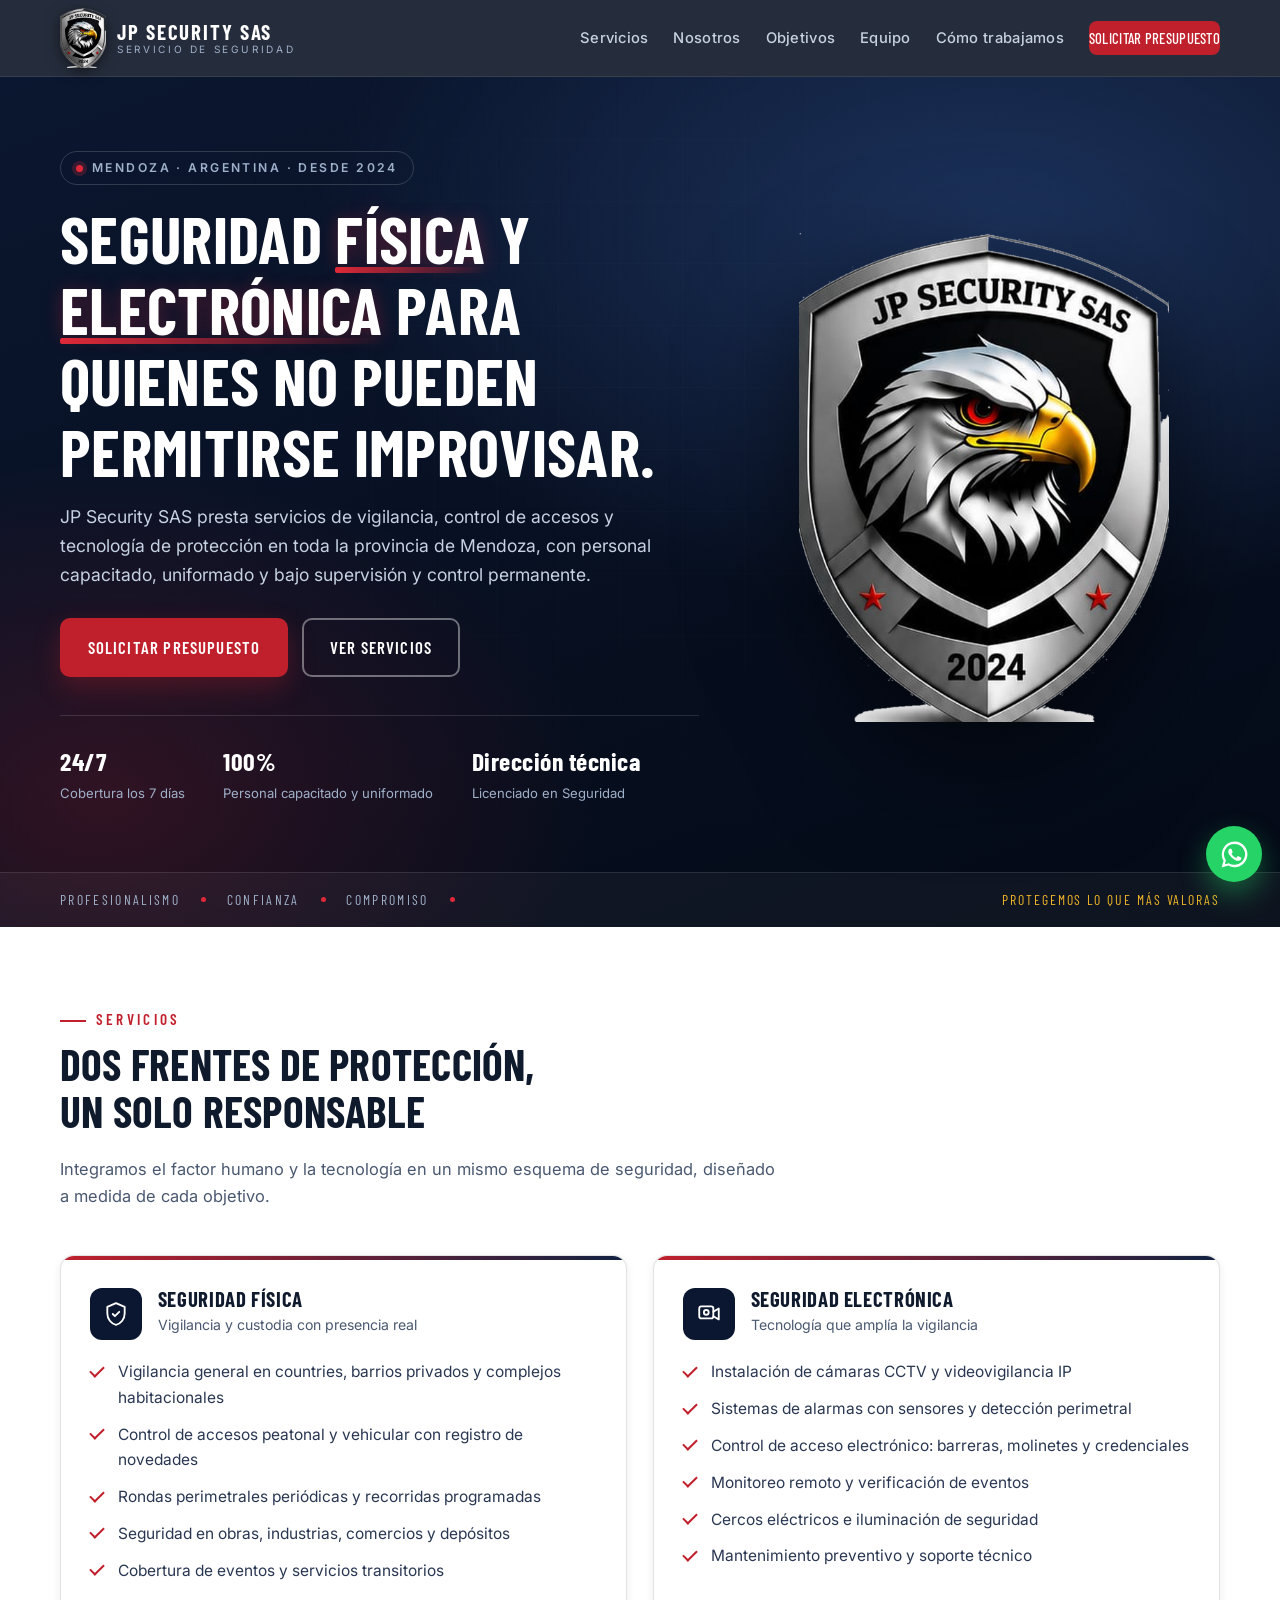
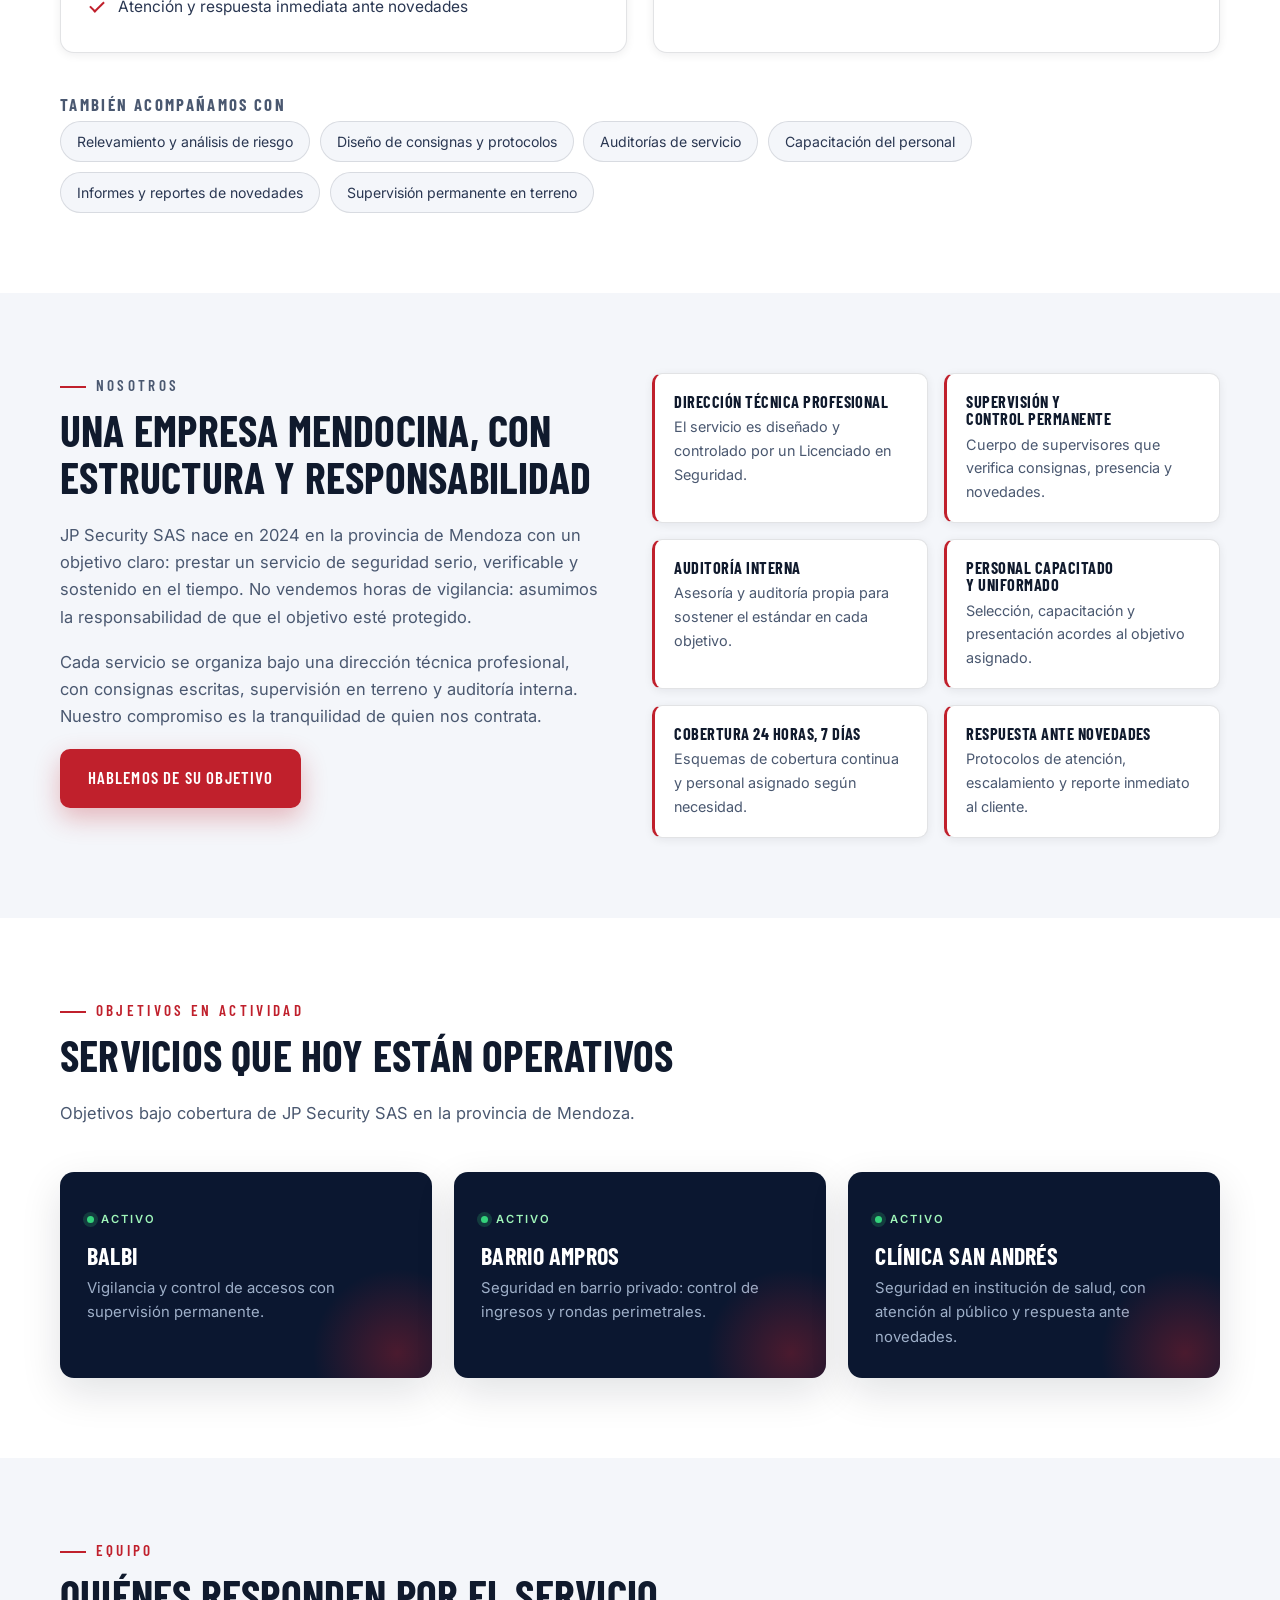
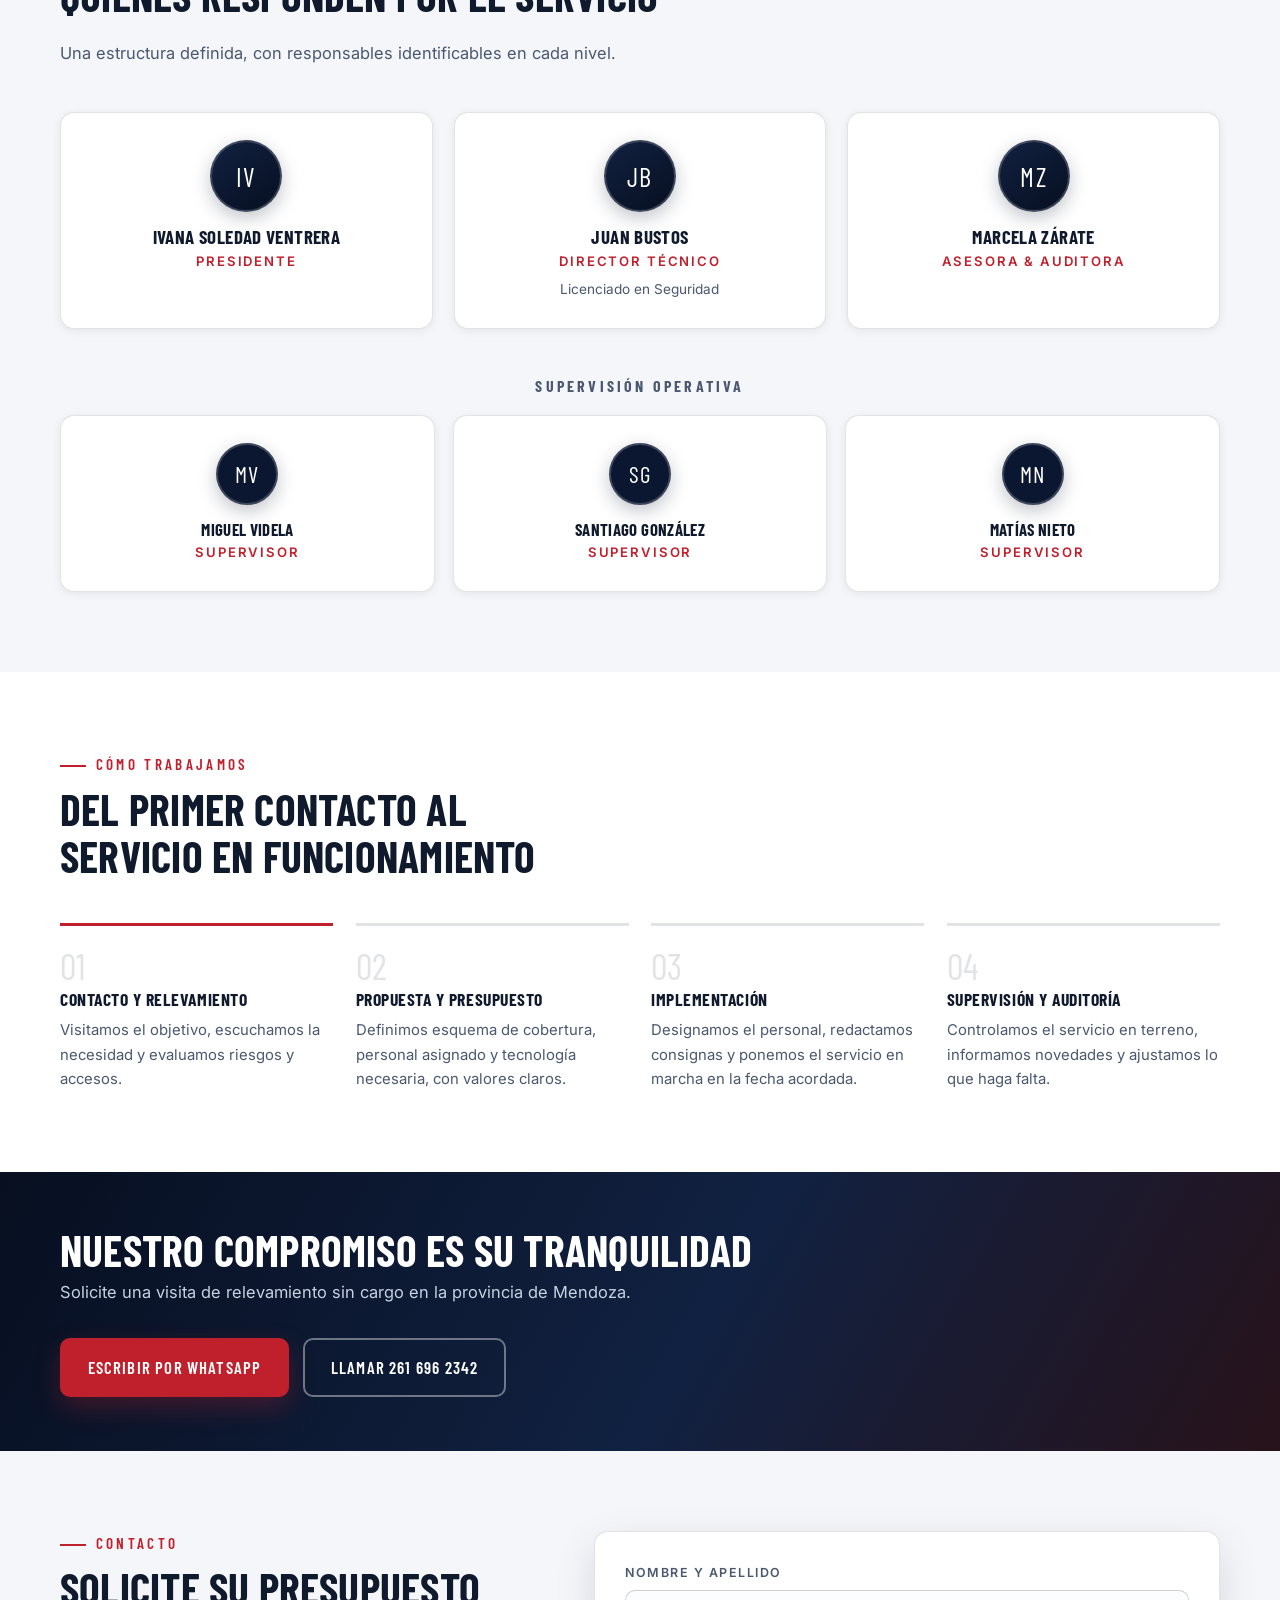
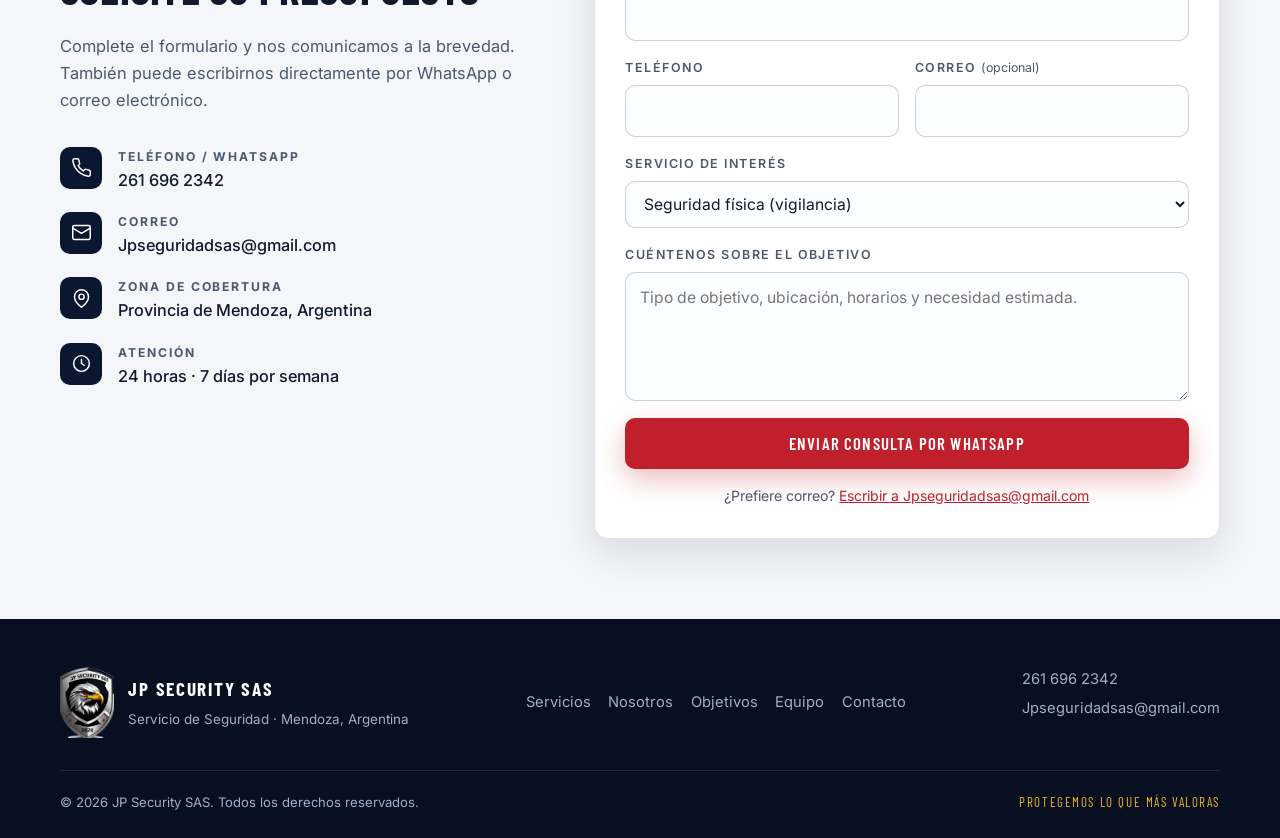
==== index.html @ c8c1c8b0 "Add JP Security SAS landing page Static one-page site for JP Security SAS (Mendoza, Argentina) cover" ====
<!DOCTYPE html>
<html lang="es-AR">
<head>
<meta charset="utf-8">
<meta name="viewport" content="width=device-width, initial-scale=1">
<title>JP Security SAS — Seguridad Física y Electrónica en Mendoza</title>
<meta name="description" content="JP Security SAS: servicios de seguridad física y electrónica en la provincia de Mendoza. Vigilancia, control de accesos, CCTV, alarmas y monitoreo con supervisión permanente.">
<meta name="theme-color" content="#0b1730">
<link rel="icon" href="assets/icon-32.png" sizes="32x32">
<link rel="apple-touch-icon" href="assets/icon-180.png">
<meta property="og:type" content="website">
<meta property="og:title" content="JP Security SAS — Seguridad Física y Electrónica en Mendoza">
<meta property="og:description" content="Protegemos lo que más valoras. Vigilancia, control de accesos, CCTV, alarmas y monitoreo 24/7 en toda la provincia de Mendoza.">
<meta property="og:image" content="assets/icon-512.png">
<meta property="og:locale" content="es_AR">
<link rel="preconnect" href="https://fonts.googleapis.com">
<link rel="preconnect" href="https://fonts.gstatic.com" crossorigin>
<link href="https://fonts.googleapis.com/css2?family=Barlow+Condensed:wght@500;600;700&family=Inter:wght@400;500;600;700&display=swap" rel="stylesheet">
<link rel="stylesheet" href="styles.css">
<script type="application/ld+json">
{
  "@context": "https://schema.org",
  "@type": "SecurityService",
  "name": "JP Security SAS",
  "description": "Servicios de seguridad física y electrónica en la provincia de Mendoza, Argentina.",
  "image": "assets/icon-512.png",
  "telephone": "+54 261 696 2342",
  "email": "Jpseguridadsas@gmail.com",
  "foundingDate": "2024",
  "areaServed": { "@type": "State", "name": "Mendoza, Argentina" },
  "address": { "@type": "PostalAddress", "addressRegion": "Mendoza", "addressCountry": "AR" }
}
</script>
</head>
<body>

<a class="skip-link" href="#main">Saltar al contenido</a>

<header class="site-header" id="top">
  <div class="wrap header-inner">
    <a class="brand" href="#top" aria-label="JP Security SAS — inicio">
      <img src="assets/logo.png" alt="" width="52" height="69" class="brand-mark">
      <span class="brand-text">
        <strong>JP SECURITY SAS</strong>
        <small>Servicio de Seguridad</small>
      </span>
    </a>

    <button class="nav-toggle" id="navToggle" aria-expanded="false" aria-controls="nav" aria-label="Abrir menú">
      <span></span><span></span><span></span>
    </button>

    <nav class="nav" id="nav" aria-label="Navegación principal">
      <a href="#servicios">Servicios</a>
      <a href="#nosotros">Nosotros</a>
      <a href="#objetivos">Objetivos</a>
      <a href="#equipo">Equipo</a>
      <a href="#proceso">Cómo trabajamos</a>
      <a class="nav-cta" href="#contacto">Solicitar presupuesto</a>
    </nav>
  </div>
</header>

<main id="main">

  <!-- ===================== HERO ===================== -->
  <section class="hero">
    <div class="hero-bg" aria-hidden="true"></div>
    <div class="wrap hero-inner">
      <div class="hero-copy">
        <p class="eyebrow"><span class="dot"></span> Mendoza · Argentina · Desde 2024</p>
        <h1>Seguridad <em>física</em> y <em>electrónica</em> para quienes no pueden permitirse improvisar.</h1>
        <p class="lead">
          JP Security SAS presta servicios de vigilancia, control de accesos y tecnología de
          protección en toda la provincia de Mendoza, con personal capacitado, uniformado y
          bajo supervisión y control permanente.
        </p>
        <div class="hero-actions">
          <a class="btn btn-primary" href="#contacto">Solicitar presupuesto</a>
          <a class="btn btn-ghost" href="#servicios">Ver servicios</a>
        </div>
        <ul class="hero-facts">
          <li><strong>24/7</strong><span>Cobertura los 7 días</span></li>
          <li><strong>100%</strong><span>Personal capacitado y uniformado</span></li>
          <li><strong>Dirección técnica</strong><span>Licenciado en Seguridad</span></li>
        </ul>
      </div>
      <div class="hero-shield">
        <img src="assets/logo.png" alt="Escudo institucional de JP Security SAS" width="530" height="700">
      </div>
    </div>
    <div class="hero-strip">
      <div class="wrap strip-inner">
        <span>Profesionalismo</span><i></i>
        <span>Confianza</span><i></i>
        <span>Compromiso</span><i></i>
        <span class="strip-claim">Protegemos lo que más valoras</span>
      </div>
    </div>
  </section>

  <!-- ===================== SERVICIOS ===================== -->
  <section id="servicios" class="section">
    <div class="wrap">
      <header class="section-head">
        <p class="kicker">Servicios</p>
        <h2>Dos frentes de protección, un solo responsable</h2>
        <p class="section-sub">
          Integramos el factor humano y la tecnología en un mismo esquema de seguridad,
          diseñado a medida de cada objetivo.
        </p>
      </header>

      <div class="svc-grid">
        <article class="svc-card">
          <div class="svc-head">
            <span class="svc-icon" aria-hidden="true">
              <svg viewBox="0 0 24 24" fill="none" stroke="currentColor" stroke-width="1.7" stroke-linecap="round" stroke-linejoin="round"><path d="M12 2 4 5.5v6c0 5 3.4 9.3 8 10.5 4.6-1.2 8-5.5 8-10.5v-6L12 2Z"/><path d="m9 12 2 2 4-4"/></svg>
            </span>
            <div>
              <h3>Seguridad Física</h3>
              <p class="svc-tag">Vigilancia y custodia con presencia real</p>
            </div>
          </div>
          <ul class="svc-list">
            <li>Vigilancia general en countries, barrios privados y complejos habitacionales</li>
            <li>Control de accesos peatonal y vehicular con registro de novedades</li>
            <li>Rondas perimetrales periódicas y recorridas programadas</li>
            <li>Seguridad en obras, industrias, comercios y depósitos</li>
            <li>Cobertura de eventos y servicios transitorios</li>
            <li>Atención y respuesta inmediata ante novedades</li>
          </ul>
        </article>

        <article class="svc-card">
          <div class="svc-head">
            <span class="svc-icon" aria-hidden="true">
              <svg viewBox="0 0 24 24" fill="none" stroke="currentColor" stroke-width="1.7" stroke-linecap="round" stroke-linejoin="round"><path d="M3 7a2 2 0 0 1 2-2h9a2 2 0 0 1 2 2v7a2 2 0 0 1-2 2H5a2 2 0 0 1-2-2V7Z"/><path d="m16 10 5-3v10l-5-3"/><circle cx="9.5" cy="10.5" r="2.2"/></svg>
            </span>
            <div>
              <h3>Seguridad Electrónica</h3>
              <p class="svc-tag">Tecnología que amplía la vigilancia</p>
            </div>
          </div>
          <ul class="svc-list">
            <li>Instalación de cámaras CCTV y videovigilancia IP</li>
            <li>Sistemas de alarmas con sensores y detección perimetral</li>
            <li>Control de acceso electrónico: barreras, molinetes y credenciales</li>
            <li>Monitoreo remoto y verificación de eventos</li>
            <li>Cercos eléctricos e iluminación de seguridad</li>
            <li>Mantenimiento preventivo y soporte técnico</li>
          </ul>
        </article>
      </div>

      <div class="svc-extra">
        <h3>También acompañamos con</h3>
        <ul class="chips">
          <li>Relevamiento y análisis de riesgo</li>
          <li>Diseño de consignas y protocolos</li>
          <li>Auditorías de servicio</li>
          <li>Capacitación del personal</li>
          <li>Informes y reportes de novedades</li>
          <li>Supervisión permanente en terreno</li>
        </ul>
      </div>
    </div>
  </section>

  <!-- ===================== NOSOTROS ===================== -->
  <section id="nosotros" class="section section-alt">
    <div class="wrap two-col">
      <div>
        <p class="kicker">Nosotros</p>
        <h2>Una empresa mendocina, con estructura y responsabilidad</h2>
        <p>
          JP Security SAS nace en 2024 en la provincia de Mendoza con un objetivo claro:
          prestar un servicio de seguridad serio, verificable y sostenido en el tiempo.
          No vendemos horas de vigilancia: asumimos la responsabilidad de que el objetivo
          esté protegido.
        </p>
        <p>
          Cada servicio se organiza bajo una dirección técnica profesional, con consignas
          escritas, supervisión en terreno y auditoría interna. Nuestro compromiso es la
          tranquilidad de quien nos contrata.
        </p>
        <a class="btn btn-primary" href="#contacto">Hablemos de su objetivo</a>
      </div>

      <ul class="value-grid">
        <li>
          <h3>Dirección técnica profesional</h3>
          <p>El servicio es diseñado y controlado por un Licenciado en Seguridad.</p>
        </li>
        <li>
          <h3>Supervisión y control permanente</h3>
          <p>Cuerpo de supervisores que verifica consignas, presencia y novedades.</p>
        </li>
        <li>
          <h3>Auditoría interna</h3>
          <p>Asesoría y auditoría propia para sostener el estándar en cada objetivo.</p>
        </li>
        <li>
          <h3>Personal capacitado y uniformado</h3>
          <p>Selección, capacitación y presentación acordes al objetivo asignado.</p>
        </li>
        <li>
          <h3>Cobertura 24 horas, 7 días</h3>
          <p>Esquemas de cobertura continua y personal asignado según necesidad.</p>
        </li>
        <li>
          <h3>Respuesta ante novedades</h3>
          <p>Protocolos de atención, escalamiento y reporte inmediato al cliente.</p>
        </li>
      </ul>
    </div>
  </section>

  <!-- ===================== OBJETIVOS ===================== -->
  <section id="objetivos" class="section">
    <div class="wrap">
      <header class="section-head">
        <p class="kicker">Objetivos en actividad</p>
        <h2>Servicios que hoy están operativos</h2>
        <p class="section-sub">Objetivos bajo cobertura de JP Security SAS en la provincia de Mendoza.</p>
      </header>

      <div class="obj-grid">
        <article class="obj-card">
          <span class="obj-badge">Activo</span>
          <h3>Balbi</h3>
          <p>Vigilancia y control de accesos con supervisión permanente.</p>
        </article>
        <article class="obj-card">
          <span class="obj-badge">Activo</span>
          <h3>Barrio AMPROS</h3>
          <p>Seguridad en barrio privado: control de ingresos y rondas perimetrales.</p>
        </article>
        <article class="obj-card">
          <span class="obj-badge">Activo</span>
          <h3>Clínica San Andrés</h3>
          <p>Seguridad en institución de salud, con atención al público y respuesta ante novedades.</p>
        </article>
      </div>
    </div>
  </section>

  <!-- ===================== EQUIPO ===================== -->
  <section id="equipo" class="section section-alt">
    <div class="wrap">
      <header class="section-head">
        <p class="kicker">Equipo</p>
        <h2>Quiénes responden por el servicio</h2>
        <p class="section-sub">Una estructura definida, con responsables identificables en cada nivel.</p>
      </header>

      <div class="team-lead">
        <article class="team-card team-card-lead">
          <span class="team-initials" aria-hidden="true">IV</span>
          <h3>Ivana Soledad Ventrera</h3>
          <p class="team-role">Presidente</p>
        </article>
        <article class="team-card team-card-lead">
          <span class="team-initials" aria-hidden="true">JB</span>
          <h3>Juan Bustos</h3>
          <p class="team-role">Director Técnico</p>
          <p class="team-note">Licenciado en Seguridad</p>
        </article>
        <article class="team-card team-card-lead">
          <span class="team-initials" aria-hidden="true">MZ</span>
          <h3>Marcela Zárate</h3>
          <p class="team-role">Asesora &amp; Auditora</p>
        </article>
      </div>

      <h3 class="team-subtitle">Supervisión operativa</h3>
      <div class="team-grid">
        <article class="team-card">
          <span class="team-initials" aria-hidden="true">MV</span>
          <h4>Miguel Videla</h4>
          <p class="team-role">Supervisor</p>
        </article>
        <article class="team-card">
          <span class="team-initials" aria-hidden="true">SG</span>
          <h4>Santiago González</h4>
          <p class="team-role">Supervisor</p>
        </article>
        <article class="team-card">
          <span class="team-initials" aria-hidden="true">MN</span>
          <h4>Matías Nieto</h4>
          <p class="team-role">Supervisor</p>
        </article>
      </div>
    </div>
  </section>

  <!-- ===================== PROCESO ===================== -->
  <section id="proceso" class="section">
    <div class="wrap">
      <header class="section-head">
        <p class="kicker">Cómo trabajamos</p>
        <h2>Del primer contacto al servicio en funcionamiento</h2>
      </header>

      <ol class="steps">
        <li>
          <span class="step-num">01</span>
          <h3>Contacto y relevamiento</h3>
          <p>Visitamos el objetivo, escuchamos la necesidad y evaluamos riesgos y accesos.</p>
        </li>
        <li>
          <span class="step-num">02</span>
          <h3>Propuesta y presupuesto</h3>
          <p>Definimos esquema de cobertura, personal asignado y tecnología necesaria, con valores claros.</p>
        </li>
        <li>
          <span class="step-num">03</span>
          <h3>Implementación</h3>
          <p>Designamos el personal, redactamos consignas y ponemos el servicio en marcha en la fecha acordada.</p>
        </li>
        <li>
          <span class="step-num">04</span>
          <h3>Supervisión y auditoría</h3>
          <p>Controlamos el servicio en terreno, informamos novedades y ajustamos lo que haga falta.</p>
        </li>
      </ol>
    </div>
  </section>

  <!-- ===================== CTA BANNER ===================== -->
  <section class="cta-banner">
    <div class="wrap cta-inner">
      <div>
        <h2>Nuestro compromiso es su tranquilidad</h2>
        <p>Solicite una visita de relevamiento sin cargo en la provincia de Mendoza.</p>
      </div>
      <div class="cta-actions">
        <a class="btn btn-primary" href="https://wa.me/5492616962342?text=Hola%20JP%20Security%20SAS%2C%20quisiera%20solicitar%20un%20presupuesto." target="_blank" rel="noopener">Escribir por WhatsApp</a>
        <a class="btn btn-ghost" href="tel:+542616962342">Llamar 261 696 2342</a>
      </div>
    </div>
  </section>

  <!-- ===================== CONTACTO ===================== -->
  <section id="contacto" class="section section-alt">
    <div class="wrap contact-grid">
      <div>
        <p class="kicker">Contacto</p>
        <h2>Solicite su presupuesto</h2>
        <p class="section-sub">
          Complete el formulario y nos comunicamos a la brevedad. También puede escribirnos
          directamente por WhatsApp o correo electrónico.
        </p>

        <ul class="contact-list">
          <li>
            <span class="ci" aria-hidden="true">
              <svg viewBox="0 0 24 24" fill="none" stroke="currentColor" stroke-width="1.7" stroke-linecap="round" stroke-linejoin="round"><path d="M22 16.9v3a2 2 0 0 1-2.2 2 19.8 19.8 0 0 1-8.6-3.1 19.5 19.5 0 0 1-6-6A19.8 19.8 0 0 1 2.1 4.2 2 2 0 0 1 4.1 2h3a2 2 0 0 1 2 1.7c.1 1 .4 1.9.7 2.8a2 2 0 0 1-.4 2.1L8.1 9.9a16 16 0 0 0 6 6l1.3-1.3a2 2 0 0 1 2.1-.5c.9.3 1.8.6 2.8.7a2 2 0 0 1 1.7 2.1Z"/></svg>
            </span>
            <div><strong>Teléfono / WhatsApp</strong><a href="tel:+542616962342">261 696 2342</a></div>
          </li>
          <li>
            <span class="ci" aria-hidden="true">
              <svg viewBox="0 0 24 24" fill="none" stroke="currentColor" stroke-width="1.7" stroke-linecap="round" stroke-linejoin="round"><rect x="2" y="4" width="20" height="16" rx="2"/><path d="m2 7 10 6 10-6"/></svg>
            </span>
            <div><strong>Correo</strong><a href="mailto:Jpseguridadsas@gmail.com">Jpseguridadsas@gmail.com</a></div>
          </li>
          <li>
            <span class="ci" aria-hidden="true">
              <svg viewBox="0 0 24 24" fill="none" stroke="currentColor" stroke-width="1.7" stroke-linecap="round" stroke-linejoin="round"><path d="M20 10c0 6-8 12-8 12s-8-6-8-12a8 8 0 0 1 16 0Z"/><circle cx="12" cy="10" r="3"/></svg>
            </span>
            <div><strong>Zona de cobertura</strong><span>Provincia de Mendoza, Argentina</span></div>
          </li>
          <li>
            <span class="ci" aria-hidden="true">
              <svg viewBox="0 0 24 24" fill="none" stroke="currentColor" stroke-width="1.7" stroke-linecap="round" stroke-linejoin="round"><circle cx="12" cy="12" r="9"/><path d="M12 7v5l3 2"/></svg>
            </span>
            <div><strong>Atención</strong><span>24 horas · 7 días por semana</span></div>
          </li>
        </ul>
      </div>

      <form class="form" id="contactForm" novalidate>
        <div class="field">
          <label for="f-nombre">Nombre y apellido</label>
          <input id="f-nombre" name="nombre" type="text" autocomplete="name" required>
        </div>
        <div class="field-row">
          <div class="field">
            <label for="f-tel">Teléfono</label>
            <input id="f-tel" name="telefono" type="tel" autocomplete="tel" inputmode="tel" required>
          </div>
          <div class="field">
            <label for="f-email">Correo <span class="opt">(opcional)</span></label>
            <input id="f-email" name="email" type="email" autocomplete="email">
          </div>
        </div>
        <div class="field">
          <label for="f-servicio">Servicio de interés</label>
          <select id="f-servicio" name="servicio">
            <option>Seguridad física (vigilancia)</option>
            <option>Seguridad electrónica (CCTV / alarmas)</option>
            <option>Servicio integral (física + electrónica)</option>
            <option>Evento o servicio transitorio</option>
            <option>Otro / a definir</option>
          </select>
        </div>
        <div class="field">
          <label for="f-mensaje">Cuéntenos sobre el objetivo</label>
          <textarea id="f-mensaje" name="mensaje" rows="4" placeholder="Tipo de objetivo, ubicación, horarios y necesidad estimada."></textarea>
        </div>
        <button class="btn btn-primary btn-block" type="submit">Enviar consulta por WhatsApp</button>
        <p class="form-alt">
          ¿Prefiere correo? <a href="mailto:Jpseguridadsas@gmail.com?subject=Consulta%20de%20servicio%20-%20JP%20Security%20SAS">Escribir a Jpseguridadsas@gmail.com</a>
        </p>
        <p class="form-error" id="formError" role="alert" hidden></p>
      </form>
    </div>
  </section>

</main>

<footer class="site-footer">
  <div class="wrap footer-inner">
    <div class="footer-brand">
      <img src="assets/logo.png" alt="" width="60" height="79">
      <div>
        <strong>JP SECURITY SAS</strong>
        <span>Servicio de Seguridad · Mendoza, Argentina</span>
      </div>
    </div>
    <nav class="footer-nav" aria-label="Navegación del pie">
      <a href="#servicios">Servicios</a>
      <a href="#nosotros">Nosotros</a>
      <a href="#objetivos">Objetivos</a>
      <a href="#equipo">Equipo</a>
      <a href="#contacto">Contacto</a>
    </nav>
    <div class="footer-contact">
      <a href="tel:+542616962342">261 696 2342</a>
      <a href="mailto:Jpseguridadsas@gmail.com">Jpseguridadsas@gmail.com</a>
    </div>
  </div>
  <div class="wrap footer-bottom">
    <span>© <span id="year">2026</span> JP Security SAS. Todos los derechos reservados.</span>
    <span class="footer-claim">Protegemos lo que más valoras</span>
  </div>
</footer>

<a class="wa-float" href="https://wa.me/5492616962342?text=Hola%20JP%20Security%20SAS%2C%20quisiera%20solicitar%20un%20presupuesto." target="_blank" rel="noopener" aria-label="Escribir por WhatsApp">
  <svg viewBox="0 0 24 24" fill="currentColor" aria-hidden="true"><path d="M12.04 2a9.9 9.9 0 0 0-8.5 14.9L2 22l5.25-1.47A9.9 9.9 0 1 0 12.04 2Zm0 1.8a8.1 8.1 0 1 1-4.1 15.08l-.3-.17-3.12.87.85-3.04-.2-.31A8.1 8.1 0 0 1 12.04 3.8Zm4.66 10.33c-.25-.13-1.48-.73-1.7-.81-.23-.09-.4-.13-.56.12s-.64.8-.79.97c-.14.17-.29.19-.54.06a6.64 6.64 0 0 1-1.95-1.2 7.33 7.33 0 0 1-1.35-1.68c-.14-.25-.01-.38.11-.5.11-.12.25-.29.37-.44.12-.15.16-.25.25-.42.08-.17.04-.31-.02-.44-.06-.12-.56-1.35-.77-1.85-.2-.48-.4-.42-.56-.43h-.47c-.17 0-.44.06-.67.31-.23.25-.87.85-.87 2.08s.9 2.41 1.02 2.58c.12.17 1.76 2.69 4.27 3.77.6.26 1.06.41 1.42.53.6.19 1.14.16 1.57.1.48-.07 1.48-.6 1.69-1.19.21-.58.21-1.08.15-1.19-.06-.1-.23-.16-.48-.29Z"/></svg>
</a>

<script src="script.js"></script>
</body>
</html>
---- styles.css ----
/* ============================================================
   JP SECURITY SAS — Landing
   Paleta tomada de la identidad institucional:
   azul noche, acero/plata, rojo de las estrellas del escudo.
   ============================================================ */

:root{
  --navy-900:#070f20;
  --navy-800:#0b1730;
  --navy-700:#112141;
  --navy-600:#17294b;
  --steel-300:#9fb0c9;
  --steel-200:#c6d2e2;
  --paper:#f4f6fa;
  --white:#ffffff;
  --red:#c0202c;
  --red-bright:#e02938;
  --gold:#f0b429;

  --text:#101a2d;
  --text-soft:#4a5870;
  --line:rgba(16,26,45,.12);

  --radius:14px;
  --radius-sm:10px;
  --shadow-sm:0 2px 10px rgba(7,15,32,.07);
  --shadow:0 14px 40px rgba(7,15,32,.12);
  --shadow-lg:0 26px 70px rgba(7,15,32,.22);

  --wrap:1160px;
  --h-font:'Barlow Condensed', 'Arial Narrow', system-ui, sans-serif;
  --b-font:'Inter', system-ui, -apple-system, 'Segoe UI', Roboto, sans-serif;
}

*,*::before,*::after{box-sizing:border-box;}
html{scroll-behavior:smooth;scroll-padding-top:86px;}
body{
  margin:0;
  font-family:var(--b-font);
  color:var(--text);
  background:var(--white);
  font-size:16.5px;
  line-height:1.65;
  -webkit-font-smoothing:antialiased;
}
img{max-width:100%;height:auto;display:block;}
a{color:inherit;}

h1,h2,h3,h4{
  font-family:var(--h-font);
  font-weight:700;
  line-height:1.08;
  letter-spacing:.005em;
  margin:0 0 .5em;
  text-wrap:balance;
}
h1{font-size:clamp(2.4rem,5.2vw,4.1rem);text-transform:uppercase;}
h2{font-size:clamp(1.85rem,3.4vw,2.85rem);text-transform:uppercase;}
h3{font-size:1.3rem;}
p{margin:0 0 1.1em;}

.wrap{width:min(100% - 2rem,var(--wrap));margin-inline:auto;}
@media (min-width:720px){.wrap{width:min(100% - 3rem,var(--wrap));}}

.skip-link{
  position:absolute;left:-9999px;top:0;z-index:999;
  background:var(--red);color:#fff;padding:.7rem 1.1rem;border-radius:0 0 8px 0;
}
.skip-link:focus{left:0;}

:focus-visible{outline:3px solid var(--gold);outline-offset:3px;border-radius:4px;}

/* ---------------- Botones ---------------- */
.btn{
  display:inline-flex;align-items:center;justify-content:center;gap:.5rem;
  font-family:var(--h-font);font-size:1.05rem;font-weight:600;
  letter-spacing:.07em;text-transform:uppercase;text-decoration:none;
  padding:.85rem 1.6rem;border-radius:var(--radius-sm);border:2px solid transparent;
  cursor:pointer;transition:transform .18s ease, background .18s ease, border-color .18s ease, box-shadow .18s ease;
}
.btn-primary{background:var(--red);color:#fff;box-shadow:0 10px 26px rgba(192,32,44,.3);}
.btn-primary:hover{background:var(--red-bright);transform:translateY(-2px);}
.btn-ghost{border-color:rgba(255,255,255,.4);color:#fff;}
.btn-ghost:hover{border-color:#fff;background:rgba(255,255,255,.1);transform:translateY(-2px);}
.section-alt .btn-ghost,.section .btn-ghost{border-color:var(--navy-700);color:var(--navy-800);}
.btn-block{width:100%;}

/* ---------------- Header ---------------- */
.site-header{
  position:sticky;top:0;z-index:100;
  background:rgba(7,15,32,.88);
  backdrop-filter:blur(10px);
  border-bottom:1px solid rgba(255,255,255,.09);
}
.header-inner{display:flex;align-items:center;justify-content:space-between;gap:1rem;min-height:76px;}
.brand{display:flex;align-items:center;gap:.7rem;text-decoration:none;color:#fff;}
.brand-mark{width:46px;height:auto;filter:drop-shadow(0 3px 7px rgba(0,0,0,.5));}
.brand-text{display:flex;flex-direction:column;line-height:1.1;}
.brand-text strong{font-family:var(--h-font);font-size:1.3rem;letter-spacing:.09em;}
.brand-text small{font-size:.63rem;letter-spacing:.26em;text-transform:uppercase;color:var(--steel-300);}

.nav{display:flex;align-items:center;gap:1.55rem;}
.nav a{
  color:var(--steel-200);text-decoration:none;font-size:.92rem;font-weight:500;
  letter-spacing:.02em;position:relative;padding:.3rem 0;transition:color .18s ease;
}
.nav a:hover{color:#fff;}
.nav a:not(.nav-cta)::after{
  content:"";position:absolute;left:0;bottom:0;height:2px;width:0;background:var(--red-bright);
  transition:width .22s ease;
}
.nav a:not(.nav-cta):hover::after{width:100%;}
.nav-cta{
  background:var(--red);color:#fff !important;padding:.6rem 1.1rem;border-radius:8px;
  font-family:var(--h-font);text-transform:uppercase;letter-spacing:.07em;font-size:1rem;
}
.nav-cta:hover{background:var(--red-bright);}

.nav-toggle{
  display:none;width:44px;height:40px;border:1px solid rgba(255,255,255,.25);
  background:transparent;border-radius:8px;cursor:pointer;
  flex-direction:column;justify-content:center;align-items:center;gap:5px;
}
.nav-toggle span{display:block;width:20px;height:2px;background:#fff;transition:transform .2s ease,opacity .2s ease;}
.nav-toggle[aria-expanded="true"] span:nth-child(1){transform:translateY(7px) rotate(45deg);}
.nav-toggle[aria-expanded="true"] span:nth-child(2){opacity:0;}
.nav-toggle[aria-expanded="true"] span:nth-child(3){transform:translateY(-7px) rotate(-45deg);}

@media (max-width:940px){
  .nav-toggle{display:flex;}
  .nav{
    position:absolute;top:100%;left:0;right:0;
    flex-direction:column;align-items:stretch;gap:0;
    background:var(--navy-900);border-bottom:1px solid rgba(255,255,255,.1);
    padding:.5rem 1rem 1.2rem;
    max-height:0;overflow:hidden;visibility:hidden;
    transition:max-height .28s ease,visibility .28s;
  }
  .nav.open{max-height:460px;visibility:visible;}
  .nav a{padding:.85rem .2rem;border-bottom:1px solid rgba(255,255,255,.07);}
  .nav-cta{margin-top:.9rem;text-align:center;border-bottom:none;}
}

/* ---------------- Hero ---------------- */
.hero{position:relative;background:var(--navy-900);color:#fff;overflow:hidden;}
.hero-bg{
  position:absolute;inset:0;
  background:
    radial-gradient(1100px 620px at 78% 18%, rgba(45,78,138,.55), transparent 62%),
    radial-gradient(760px 520px at 8% 85%, rgba(192,32,44,.22), transparent 65%),
    linear-gradient(160deg,var(--navy-800) 0%, var(--navy-900) 58%, #040a16 100%);
}
.hero-bg::after{
  content:"";position:absolute;inset:0;opacity:.3;
  background-image:linear-gradient(rgba(255,255,255,.045) 1px, transparent 1px),
                   linear-gradient(90deg, rgba(255,255,255,.045) 1px, transparent 1px);
  background-size:62px 62px;
  mask-image:radial-gradient(circle at 50% 35%, #000 10%, transparent 75%);
}
.hero-inner{
  position:relative;display:grid;grid-template-columns:1.15fr .85fr;gap:3rem;align-items:center;
  padding:4.6rem 0 4.2rem;
}
.eyebrow{
  display:inline-flex;align-items:center;gap:.55rem;
  font-size:.76rem;letter-spacing:.2em;text-transform:uppercase;
  color:var(--steel-300);font-weight:600;margin-bottom:1.1rem;
  border:1px solid rgba(255,255,255,.16);border-radius:999px;padding:.4rem .95rem;
}
.eyebrow .dot{width:7px;height:7px;border-radius:50%;background:var(--red-bright);box-shadow:0 0 0 4px rgba(224,41,56,.22);}
.hero h1{color:#fff;margin-bottom:1rem;}
.hero h1 em{
  font-style:normal;color:#fff;position:relative;white-space:nowrap;
  text-shadow:0 2px 18px rgba(224,41,56,.35);
}
.hero h1 em::after{
  content:"";position:absolute;left:0;right:0;bottom:.06em;height:.09em;
  background:linear-gradient(90deg,var(--red-bright),rgba(224,41,56,0));
  border-radius:2px;
}
.lead{font-size:1.1rem;color:var(--steel-200);max-width:56ch;}
.hero-actions{display:flex;flex-wrap:wrap;gap:.9rem;margin:1.8rem 0 2.4rem;}

.hero-facts{list-style:none;margin:0;padding:1.5rem 0 0;display:flex;flex-wrap:wrap;gap:2.4rem;border-top:1px solid rgba(255,255,255,.13);}
.hero-facts li{display:flex;flex-direction:column;}
.hero-facts strong{font-family:var(--h-font);font-size:1.6rem;letter-spacing:.02em;color:#fff;}
.hero-facts span{font-size:.82rem;color:var(--steel-300);}

.hero-shield{display:flex;justify-content:center;}
.hero-shield img{
  width:min(100%,370px);
  filter:drop-shadow(0 30px 55px rgba(0,0,0,.6));
  animation:floaty 7s ease-in-out infinite;
}
@keyframes floaty{0%,100%{transform:translateY(0);}50%{transform:translateY(-12px);}}
@media (prefers-reduced-motion:reduce){
  .hero-shield img{animation:none;}
  html{scroll-behavior:auto;}
  *{transition-duration:.01ms !important;}
}

.hero-strip{position:relative;background:rgba(255,255,255,.04);border-top:1px solid rgba(255,255,255,.1);}
.strip-inner{
  display:flex;align-items:center;gap:1.3rem;flex-wrap:wrap;
  padding:1rem 0;font-family:var(--h-font);text-transform:uppercase;
  letter-spacing:.17em;font-size:.86rem;color:var(--steel-300);
}
.strip-inner i{width:5px;height:5px;background:var(--red-bright);border-radius:50%;}
.strip-claim{color:var(--gold);margin-left:auto;letter-spacing:.14em;}
@media (max-width:620px){.strip-claim{margin-left:0;width:100%;}}

@media (max-width:900px){
  .hero-inner{grid-template-columns:1fr;padding:3rem 0 2.6rem;}
  .hero-shield{order:-1;}
  .hero-shield img{width:min(62%,250px);}
  .hero-facts{gap:1.5rem;}
}

/* ---------------- Secciones ---------------- */
.section{padding:5rem 0;}
.section-alt{background:var(--paper);}
.section-head{max-width:720px;margin-bottom:2.8rem;}
.kicker{
  font-family:var(--h-font);font-size:.95rem;letter-spacing:.22em;text-transform:uppercase;
  color:var(--red);font-weight:600;margin:0 0 .5rem;
}
.kicker::before{content:"";display:inline-block;width:26px;height:2px;background:var(--red);vertical-align:middle;margin-right:.6rem;}
.section-sub{color:var(--text-soft);font-size:1.03rem;}

/* ---------------- Servicios ---------------- */
.svc-grid{display:grid;grid-template-columns:repeat(auto-fit,minmax(330px,1fr));gap:1.6rem;}
.svc-card{
  background:var(--white);border:1px solid var(--line);border-radius:var(--radius);
  padding:2rem 1.8rem;box-shadow:var(--shadow-sm);position:relative;overflow:hidden;
  transition:transform .22s ease,box-shadow .22s ease;
}
.svc-card::before{content:"";position:absolute;top:0;left:0;right:0;height:4px;background:linear-gradient(90deg,var(--red),var(--navy-700));}
.svc-card:hover{transform:translateY(-5px);box-shadow:var(--shadow);}
.svc-head{display:flex;gap:1rem;align-items:flex-start;margin-bottom:1.2rem;}
.svc-icon{
  flex:none;width:52px;height:52px;border-radius:12px;display:grid;place-items:center;
  background:var(--navy-800);color:#fff;
}
.svc-icon svg{width:26px;height:26px;}
.svc-head h3{margin:0 0 .15rem;text-transform:uppercase;letter-spacing:.03em;}
.svc-tag{margin:0;font-size:.88rem;color:var(--text-soft);}
.svc-list{list-style:none;margin:0;padding:0;display:grid;gap:.7rem;}
.svc-list li{position:relative;padding-left:1.75rem;font-size:.97rem;color:#2a3752;}
.svc-list li::before{
  content:"";position:absolute;left:0;top:.42em;width:14px;height:8px;
  border-left:2.5px solid var(--red);border-bottom:2.5px solid var(--red);
  transform:rotate(-45deg);
}

.svc-extra{margin-top:2.6rem;}
.svc-extra h3{font-size:1.05rem;letter-spacing:.14em;text-transform:uppercase;color:var(--text-soft);}
.chips{list-style:none;display:flex;flex-wrap:wrap;gap:.6rem;margin:0;padding:0;}
.chips li{
  background:var(--paper);border:1px solid var(--line);border-radius:999px;
  padding:.5rem 1rem;font-size:.88rem;color:#2a3752;
}
.section-alt .chips li{background:#fff;}

/* ---------------- Nosotros ---------------- */
.two-col{display:grid;grid-template-columns:1fr 1.05fr;gap:3.2rem;align-items:start;}
.two-col > div p{color:var(--text-soft);}
.value-grid{list-style:none;margin:0;padding:0;display:grid;grid-template-columns:repeat(auto-fit,minmax(215px,1fr));gap:1rem;}
.value-grid li{
  background:#fff;border:1px solid var(--line);border-left:3px solid var(--red);
  border-radius:var(--radius-sm);padding:1.15rem 1.2rem;box-shadow:var(--shadow-sm);
}
.value-grid h3{font-size:1.02rem;margin-bottom:.3rem;text-transform:uppercase;letter-spacing:.03em;}
.value-grid p{margin:0;font-size:.9rem;color:var(--text-soft);}
@media (max-width:900px){.two-col{grid-template-columns:1fr;gap:2.2rem;}}

/* ---------------- Objetivos ---------------- */
.obj-grid{display:grid;grid-template-columns:repeat(auto-fit,minmax(275px,1fr));gap:1.4rem;}
.obj-card{
  position:relative;background:var(--navy-800);color:#fff;border-radius:var(--radius);
  padding:2rem 1.7rem 1.8rem;overflow:hidden;box-shadow:var(--shadow);
  transition:transform .22s ease;
}
.obj-card:hover{transform:translateY(-5px);}
.obj-card::after{
  content:"";position:absolute;right:-50px;bottom:-60px;width:170px;height:170px;border-radius:50%;
  background:radial-gradient(circle,rgba(192,32,44,.35),transparent 70%);
}
.obj-badge{
  display:inline-flex;align-items:center;gap:.45rem;font-size:.7rem;letter-spacing:.18em;
  text-transform:uppercase;color:#9ff5b9;margin-bottom:.9rem;font-weight:600;
}
.obj-badge::before{content:"";width:7px;height:7px;border-radius:50%;background:#34d27b;box-shadow:0 0 0 4px rgba(52,210,123,.2);}
.obj-card h3{color:#fff;font-size:1.5rem;text-transform:uppercase;margin-bottom:.45rem;position:relative;}
.obj-card p{margin:0;color:var(--steel-300);font-size:.93rem;position:relative;}

/* ---------------- Equipo ---------------- */
.team-lead{display:grid;grid-template-columns:repeat(auto-fit,minmax(245px,1fr));gap:1.3rem;margin-bottom:3rem;}
.team-grid{display:grid;grid-template-columns:repeat(auto-fit,minmax(215px,1fr));gap:1.1rem;}
.team-card{
  background:#fff;border:1px solid var(--line);border-radius:var(--radius);
  padding:1.7rem 1.4rem;text-align:center;box-shadow:var(--shadow-sm);
  transition:transform .2s ease,box-shadow .2s ease;
}
.team-card:hover{transform:translateY(-4px);box-shadow:var(--shadow);}
.team-initials{
  display:grid;place-items:center;width:62px;height:62px;margin:0 auto .9rem;
  border-radius:50%;background:var(--navy-800);color:#fff;
  font-family:var(--h-font);font-size:1.45rem;letter-spacing:.06em;
  border:2px solid rgba(255,255,255,.2);box-shadow:0 6px 18px rgba(11,23,48,.25);
}
.team-card-lead .team-initials{background:linear-gradient(145deg,var(--navy-700),var(--navy-900));width:72px;height:72px;font-size:1.65rem;}
.team-card h3,.team-card h4{margin:0 0 .25rem;font-size:1.18rem;text-transform:uppercase;letter-spacing:.02em;}
.team-card h4{font-size:1.05rem;font-family:var(--h-font);font-weight:700;}
.team-role{margin:0;font-size:.82rem;letter-spacing:.14em;text-transform:uppercase;color:var(--red);font-weight:600;}
.team-note{margin:.35rem 0 0;font-size:.85rem;color:var(--text-soft);}
.team-subtitle{
  font-size:1rem;letter-spacing:.2em;text-transform:uppercase;color:var(--text-soft);
  text-align:center;margin-bottom:1.3rem;position:relative;
}

/* ---------------- Proceso ---------------- */
.steps{list-style:none;margin:0;padding:0;counter-reset:s;display:grid;grid-template-columns:repeat(auto-fit,minmax(235px,1fr));gap:1.4rem;}
.steps li{position:relative;padding-top:1.3rem;border-top:3px solid var(--line);}
.steps li:first-child{border-top-color:var(--red);}
.step-num{font-family:var(--h-font);font-size:2.3rem;color:var(--line);line-height:1;display:block;margin-bottom:.4rem;}
.steps h3{font-size:1.1rem;text-transform:uppercase;letter-spacing:.03em;}
.steps p{margin:0;font-size:.93rem;color:var(--text-soft);}

/* ---------------- CTA banner ---------------- */
.cta-banner{
  background:linear-gradient(120deg,var(--navy-900),var(--navy-700) 55%, #27121a);
  color:#fff;padding:3.4rem 0;
}
.cta-inner{display:flex;align-items:center;justify-content:space-between;gap:2rem;flex-wrap:wrap;}
.cta-inner h2{color:#fff;margin-bottom:.35rem;}
.cta-inner p{margin:0;color:var(--steel-200);}
.cta-actions{display:flex;gap:.9rem;flex-wrap:wrap;}

/* ---------------- Contacto ---------------- */
.contact-grid{display:grid;grid-template-columns:1fr 1fr;gap:3rem;align-items:start;}
@media (max-width:900px){.contact-grid{grid-template-columns:1fr;gap:2.4rem;}}

.contact-list{list-style:none;margin:2rem 0 0;padding:0;display:grid;gap:1.15rem;}
.contact-list li{display:flex;gap:1rem;align-items:flex-start;}
.ci{flex:none;width:42px;height:42px;border-radius:10px;display:grid;place-items:center;background:var(--navy-800);color:#fff;}
.ci svg{width:21px;height:21px;}
.contact-list div{display:flex;flex-direction:column;}
.contact-list strong{font-size:.76rem;letter-spacing:.16em;text-transform:uppercase;color:var(--text-soft);}
.contact-list a,.contact-list div span:last-child{font-size:1.02rem;color:var(--text);text-decoration:none;font-weight:500;}
.contact-list a:hover{color:var(--red);}

.form{background:#fff;border:1px solid var(--line);border-radius:var(--radius);padding:1.9rem;box-shadow:var(--shadow);}
.field{display:flex;flex-direction:column;margin-bottom:1.05rem;}
.field-row{display:grid;grid-template-columns:1fr 1fr;gap:1rem;}
@media (max-width:520px){.field-row{grid-template-columns:1fr;}}
.field label{font-size:.78rem;letter-spacing:.12em;text-transform:uppercase;color:var(--text-soft);font-weight:600;margin-bottom:.4rem;}
.field .opt{text-transform:none;letter-spacing:0;font-weight:400;}
.field input,.field select,.field textarea{
  font:inherit;font-size:.98rem;color:var(--text);
  border:1px solid rgba(16,26,45,.2);border-radius:var(--radius-sm);
  padding:.75rem .9rem;background:#fcfdff;transition:border-color .18s ease,box-shadow .18s ease;
}
.field textarea{resize:vertical;}
.field input:focus,.field select:focus,.field textarea:focus{
  border-color:var(--navy-700);box-shadow:0 0 0 3px rgba(17,33,65,.12);outline:none;
}
.field input[aria-invalid="true"]{border-color:var(--red);box-shadow:0 0 0 3px rgba(192,32,44,.12);}
.form-alt{margin:.95rem 0 0;font-size:.88rem;text-align:center;color:var(--text-soft);}
.form-alt a{color:var(--red);}
.form-error{margin:.8rem 0 0;font-size:.88rem;color:var(--red);font-weight:500;}

/* ---------------- Footer ---------------- */
.site-footer{background:var(--navy-900);color:var(--steel-300);padding:3rem 0 1.5rem;}
.footer-inner{display:flex;justify-content:space-between;gap:2rem;flex-wrap:wrap;padding-bottom:2rem;border-bottom:1px solid rgba(255,255,255,.1);}
.footer-brand{display:flex;align-items:center;gap:.9rem;}
.footer-brand img{width:54px;}
.footer-brand strong{display:block;font-family:var(--h-font);font-size:1.2rem;letter-spacing:.09em;color:#fff;}
.footer-brand span{font-size:.84rem;}
.footer-nav{display:flex;flex-wrap:wrap;gap:1.1rem;align-items:center;}
.footer-nav a{text-decoration:none;font-size:.92rem;}
.footer-nav a:hover{color:#fff;}
.footer-contact{display:flex;flex-direction:column;gap:.3rem;font-size:.92rem;}
.footer-contact a{text-decoration:none;}
.footer-contact a:hover{color:#fff;}
.footer-bottom{display:flex;justify-content:space-between;gap:1rem;flex-wrap:wrap;padding-top:1.3rem;font-size:.82rem;}
.footer-claim{color:var(--gold);letter-spacing:.12em;text-transform:uppercase;font-family:var(--h-font);}

/* ---------------- WhatsApp flotante ---------------- */
.wa-float{
  position:fixed;right:18px;bottom:18px;z-index:90;
  width:56px;height:56px;border-radius:50%;display:grid;place-items:center;
  background:#25d366;color:#fff;box-shadow:0 12px 28px rgba(37,211,102,.4);
  transition:transform .2s ease;
}
.wa-float svg{width:31px;height:31px;}
.wa-float:hover{transform:scale(1.08);}

/* ---------------- Reveal on scroll ---------------- */
.reveal{opacity:0;transform:translateY(22px);transition:opacity .6s ease,transform .6s ease;}
.reveal.visible{opacity:1;transform:none;}
@media (prefers-reduced-motion:reduce){.reveal{opacity:1;transform:none;}}
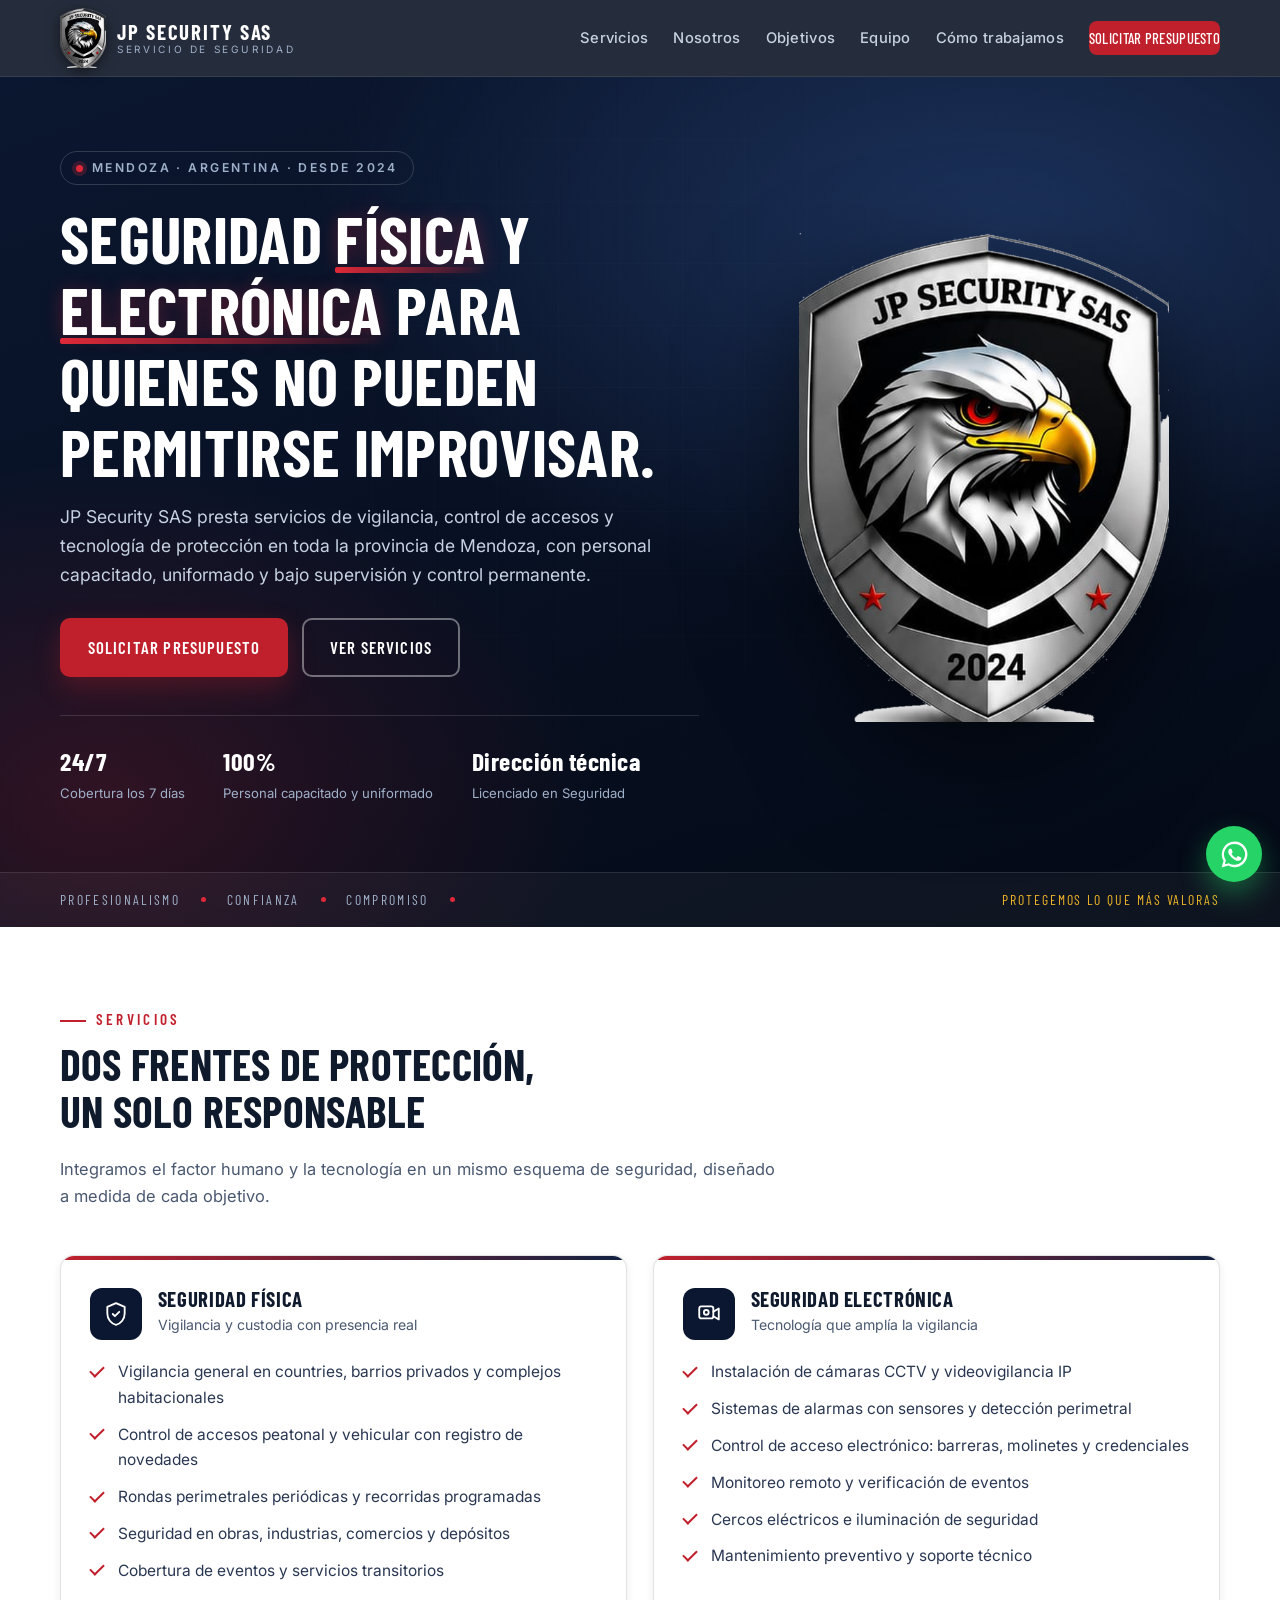
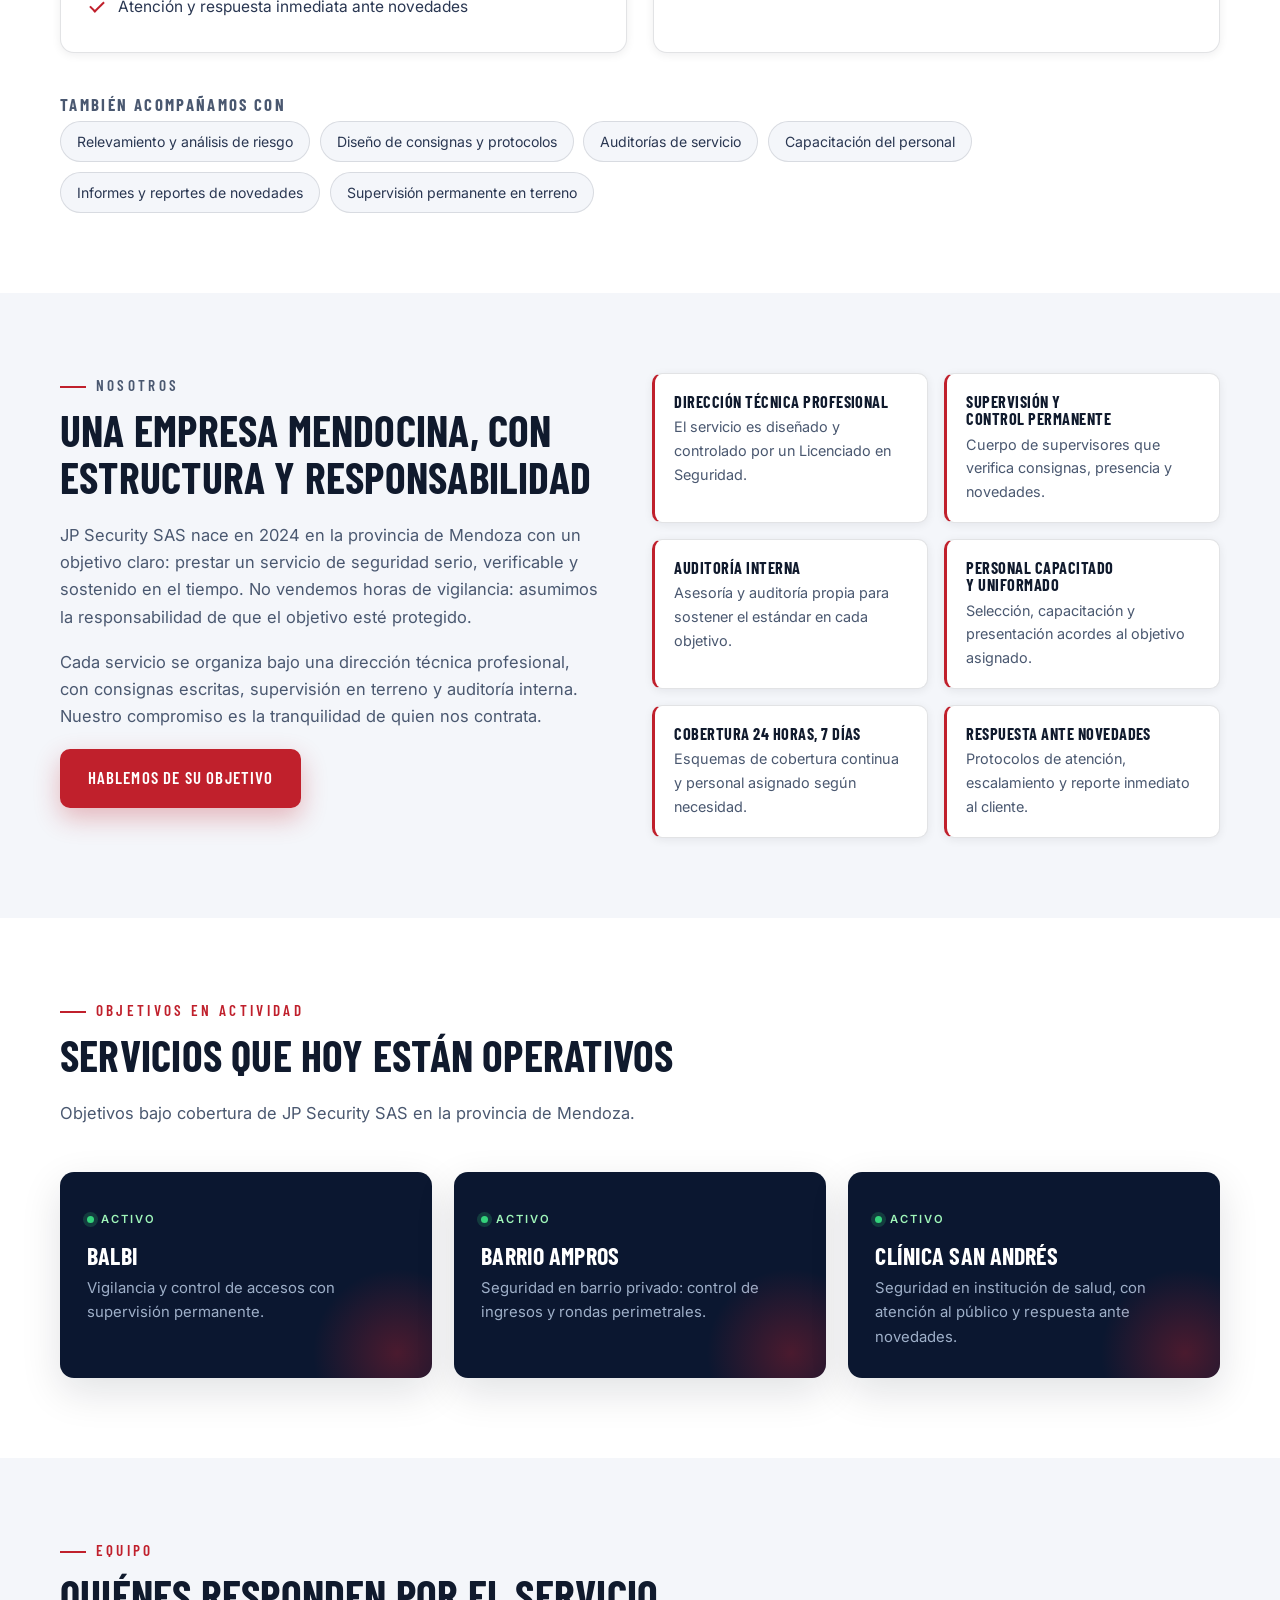
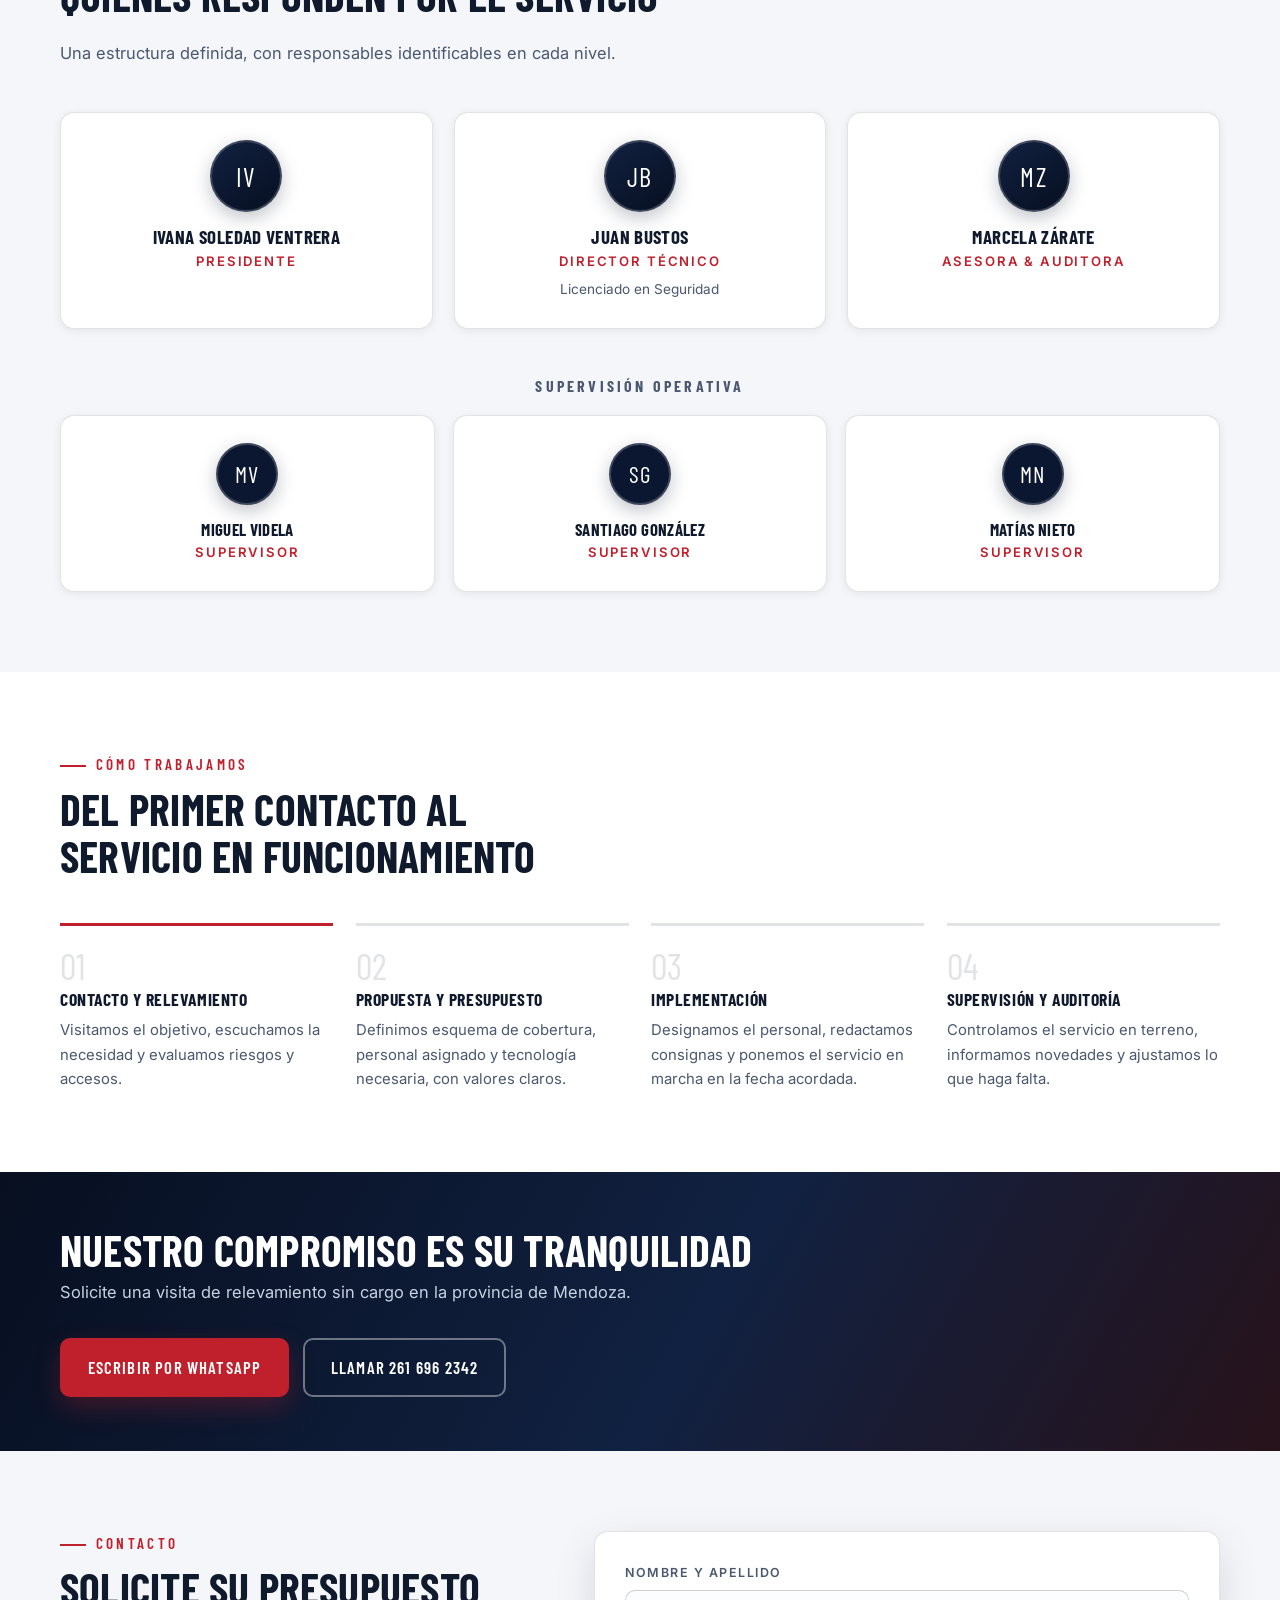
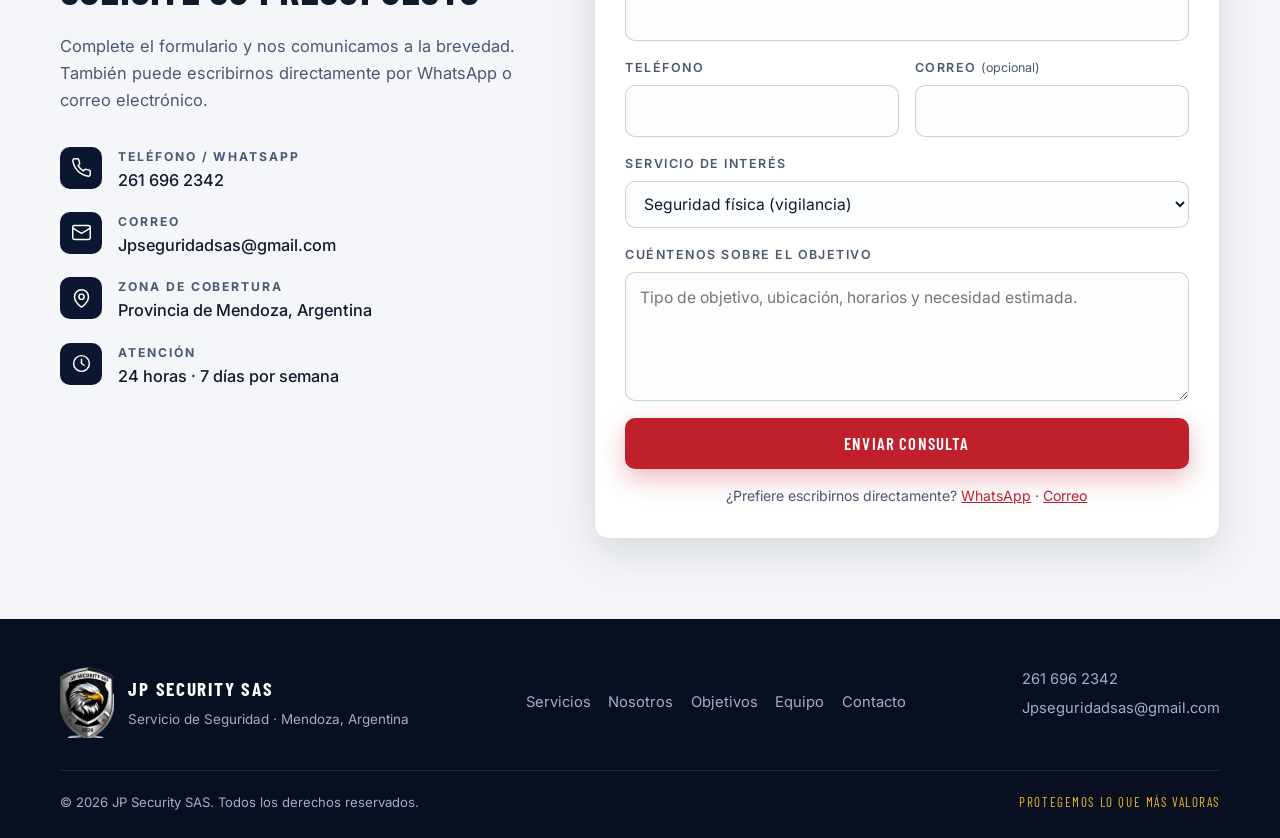
==== commit d779feef: "Deliver contact form submissions by email instead of WhatsApp only The form used to only pre-fill a " ====
--- a/index.html
+++ b/index.html
@@ -409,11 +409,23 @@
           <label for="f-mensaje">Cuéntenos sobre el objetivo</label>
           <textarea id="f-mensaje" name="mensaje" rows="4" placeholder="Tipo de objetivo, ubicación, horarios y necesidad estimada."></textarea>
         </div>
-        <button class="btn btn-primary btn-block" type="submit">Enviar consulta por WhatsApp</button>
+        <!-- Campo trampa: invisible para las personas, lo completan los bots -->
+        <div class="hp" aria-hidden="true">
+          <label for="f-sitio">No completar este campo</label>
+          <input id="f-sitio" name="sitio_web" type="text" tabindex="-1" autocomplete="off">
+        </div>
+
+        <button class="btn btn-primary btn-block" type="submit" id="formSubmit">Enviar consulta</button>
+
         <p class="form-alt">
-          ¿Prefiere correo? <a href="mailto:Jpseguridadsas@gmail.com?subject=Consulta%20de%20servicio%20-%20JP%20Security%20SAS">Escribir a Jpseguridadsas@gmail.com</a>
-        </p>
-        <p class="form-error" id="formError" role="alert" hidden></p>
+          ¿Prefiere escribirnos directamente?
+          <a href="https://wa.me/5492616962342?text=Hola%20JP%20Security%20SAS%2C%20quisiera%20solicitar%20un%20presupuesto." target="_blank" rel="noopener">WhatsApp</a>
+          ·
+          <a href="mailto:Jpseguridadsas@gmail.com?subject=Consulta%20de%20servicio%20-%20JP%20Security%20SAS">Correo</a>
+        </p>
+
+        <p class="form-msg form-error" id="formError" role="alert" hidden></p>
+        <p class="form-msg form-ok" id="formOk" role="status" hidden></p>
       </form>
     </div>
   </section>
--- a/styles.css
+++ b/styles.css
@@ -367,7 +367,15 @@
 .field input[aria-invalid="true"]{border-color:var(--red);box-shadow:0 0 0 3px rgba(192,32,44,.12);}
 .form-alt{margin:.95rem 0 0;font-size:.88rem;text-align:center;color:var(--text-soft);}
 .form-alt a{color:var(--red);}
-.form-error{margin:.8rem 0 0;font-size:.88rem;color:var(--red);font-weight:500;}
+
+/* Campo trampa anti-bots: fuera de la vista pero no display:none,
+   que algunos bots detectan. */
+.hp{position:absolute;left:-9999px;width:1px;height:1px;overflow:hidden;}
+
+.form-msg{margin:.9rem 0 0;font-size:.9rem;font-weight:500;border-radius:var(--radius-sm);padding:.75rem .9rem;}
+.form-error{color:#8c1620;background:rgba(192,32,44,.09);border:1px solid rgba(192,32,44,.3);}
+.form-ok{color:#0f6b3d;background:rgba(21,163,94,.1);border:1px solid rgba(21,163,94,.35);}
+.btn[aria-busy="true"]{opacity:.7;pointer-events:none;}
 
 /* ---------------- Footer ---------------- */
 .site-footer{background:var(--navy-900);color:var(--steel-300);padding:3rem 0 1.5rem;}
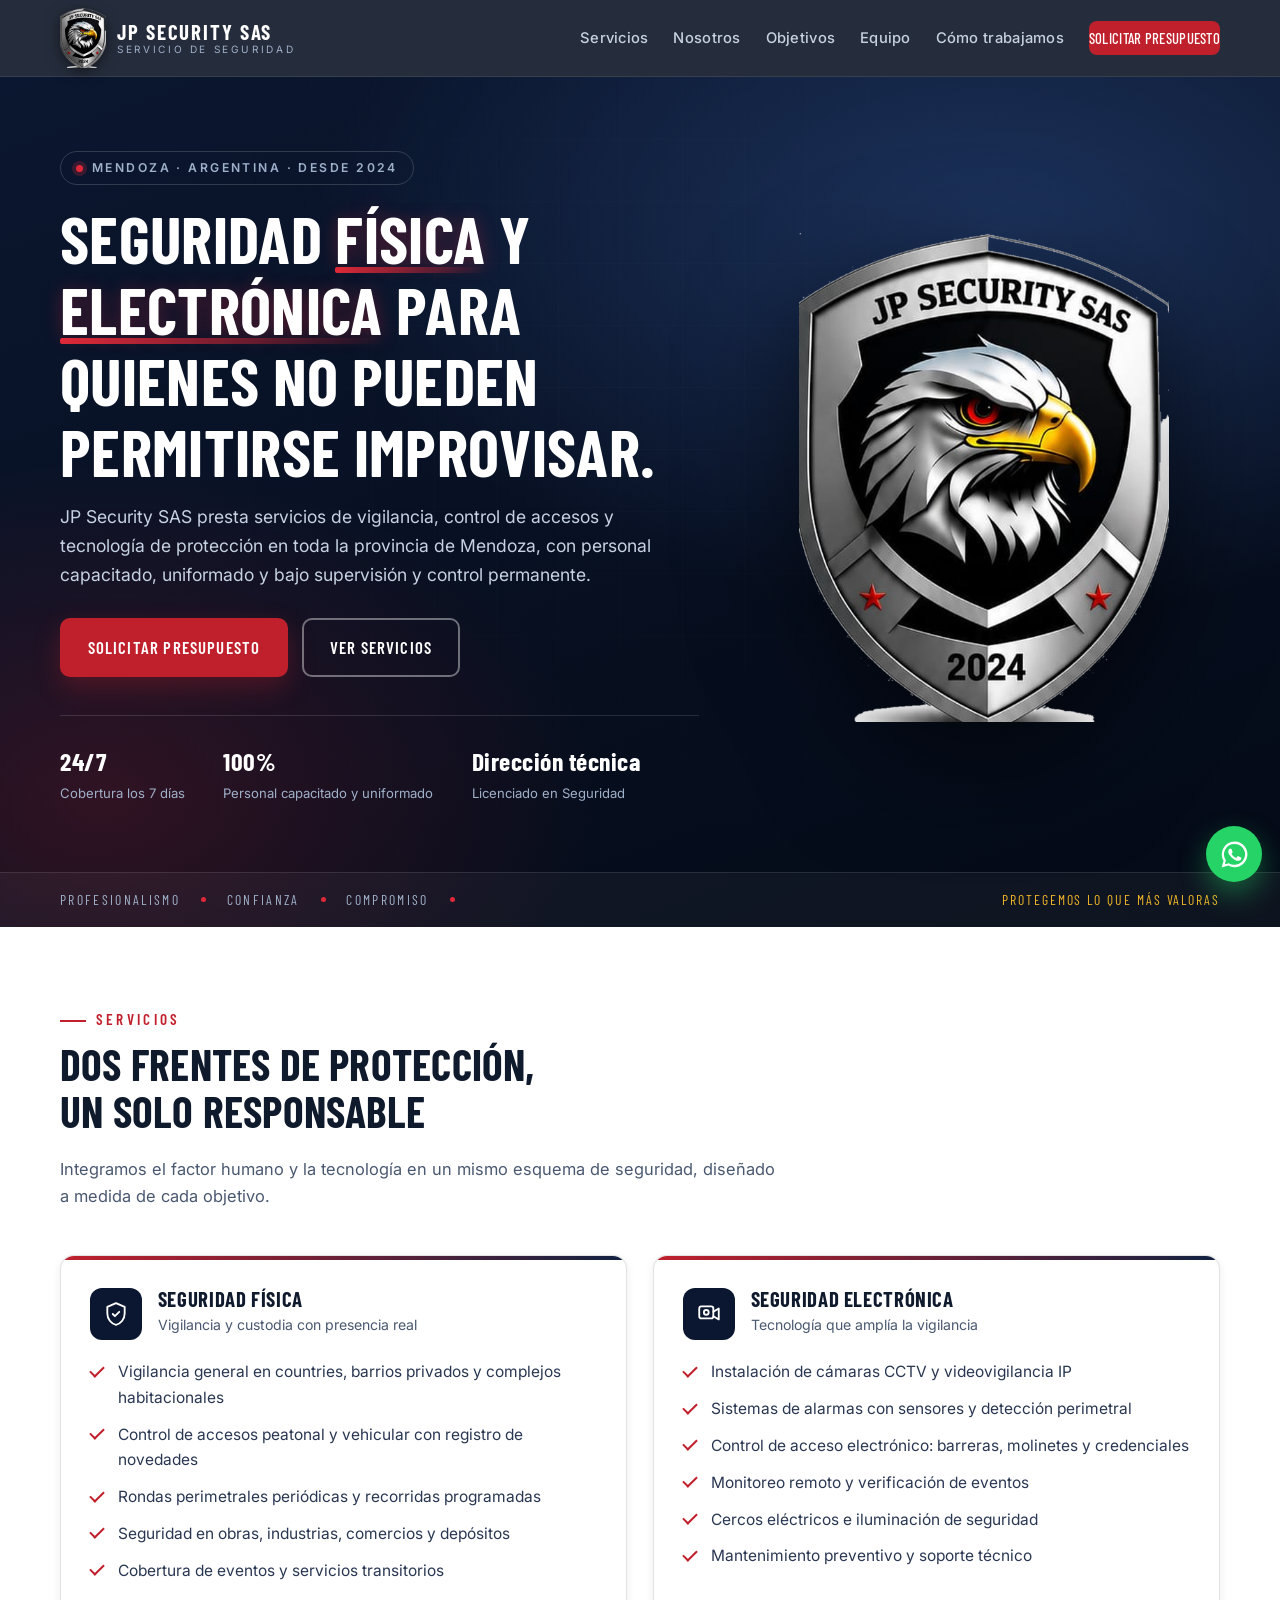
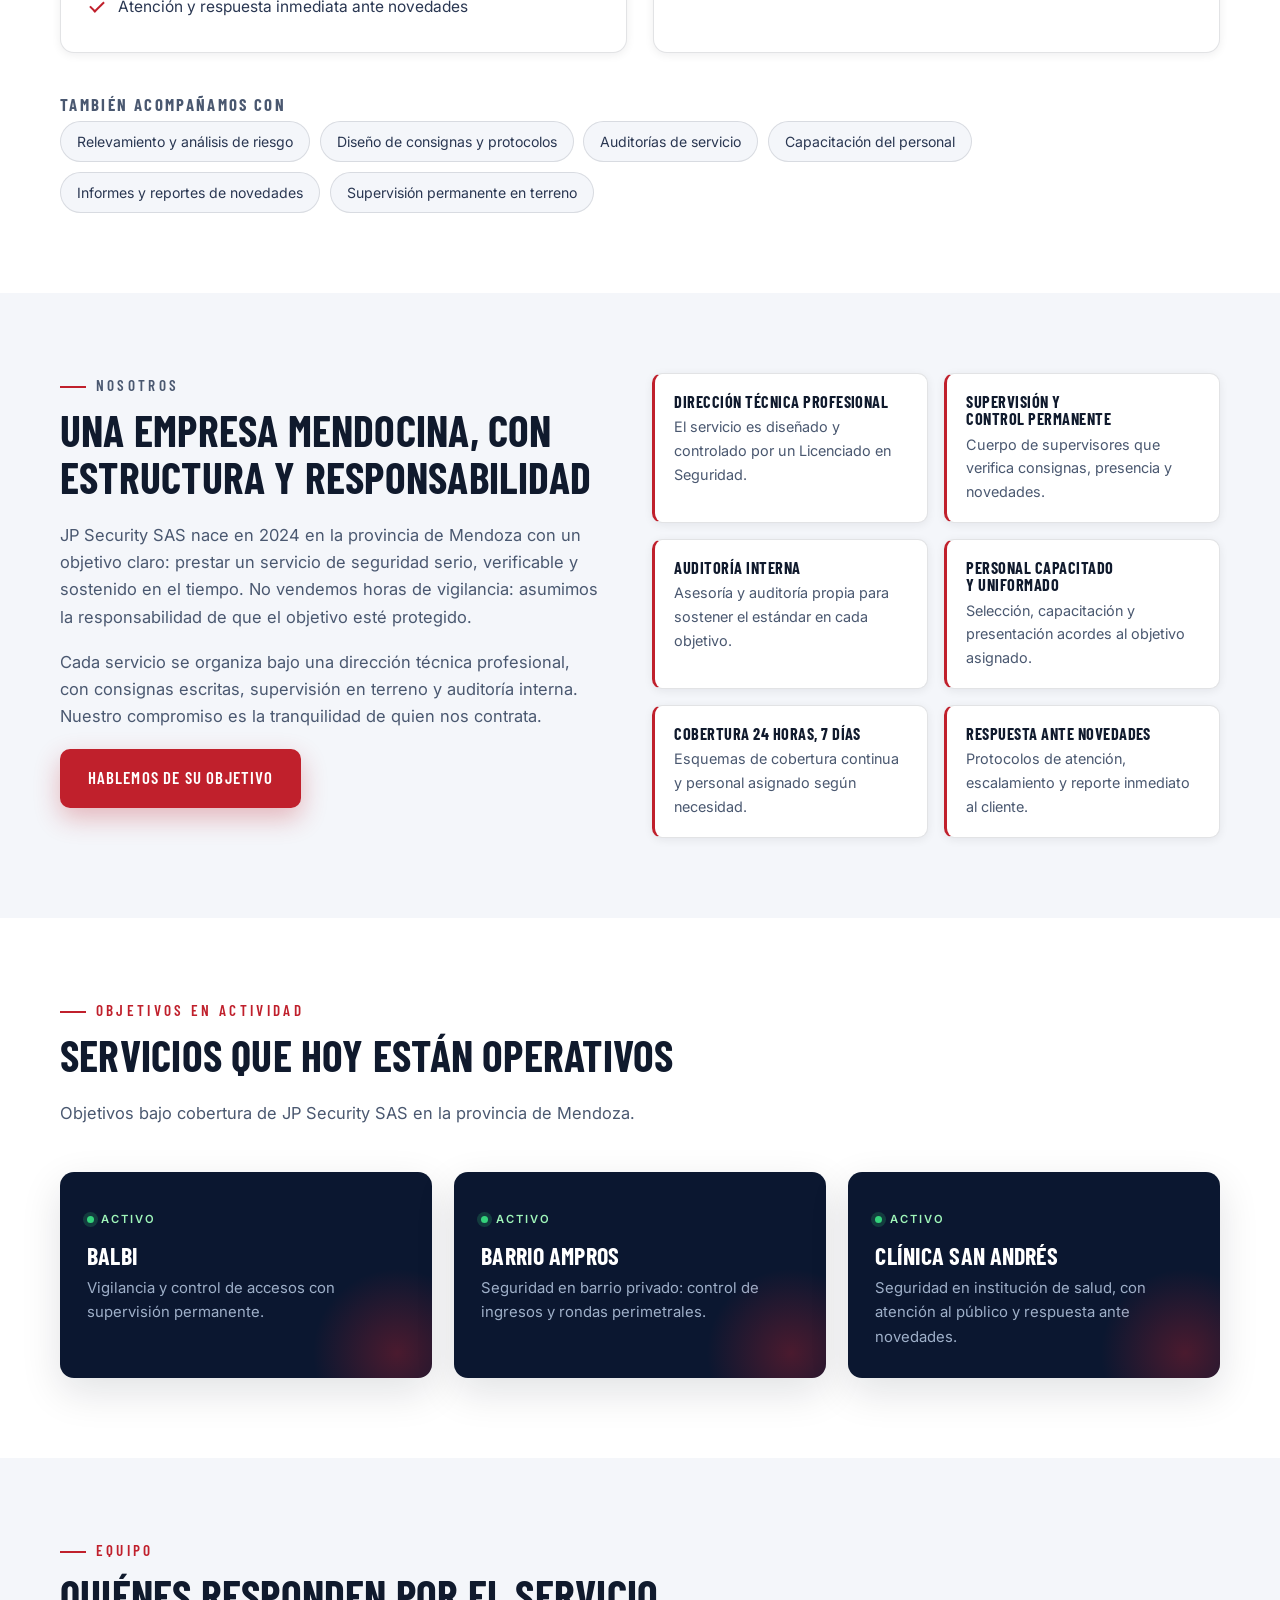
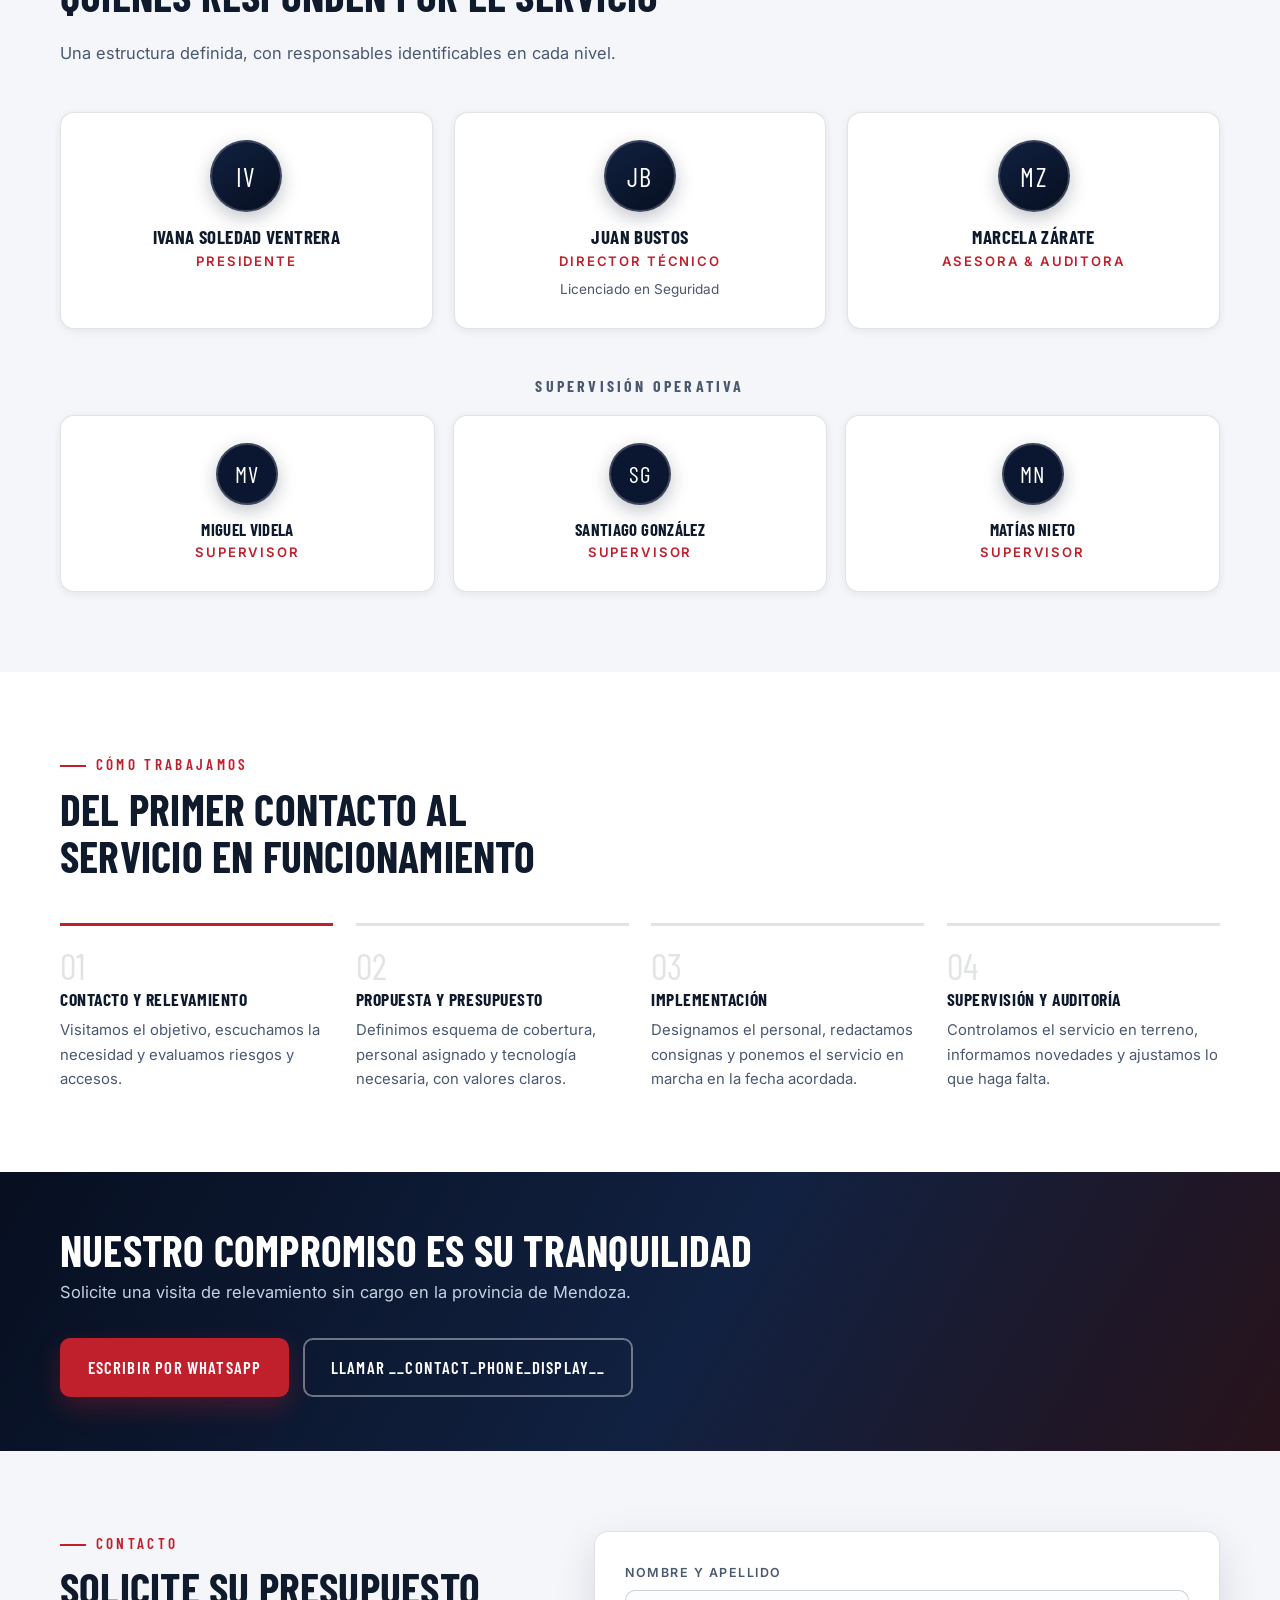
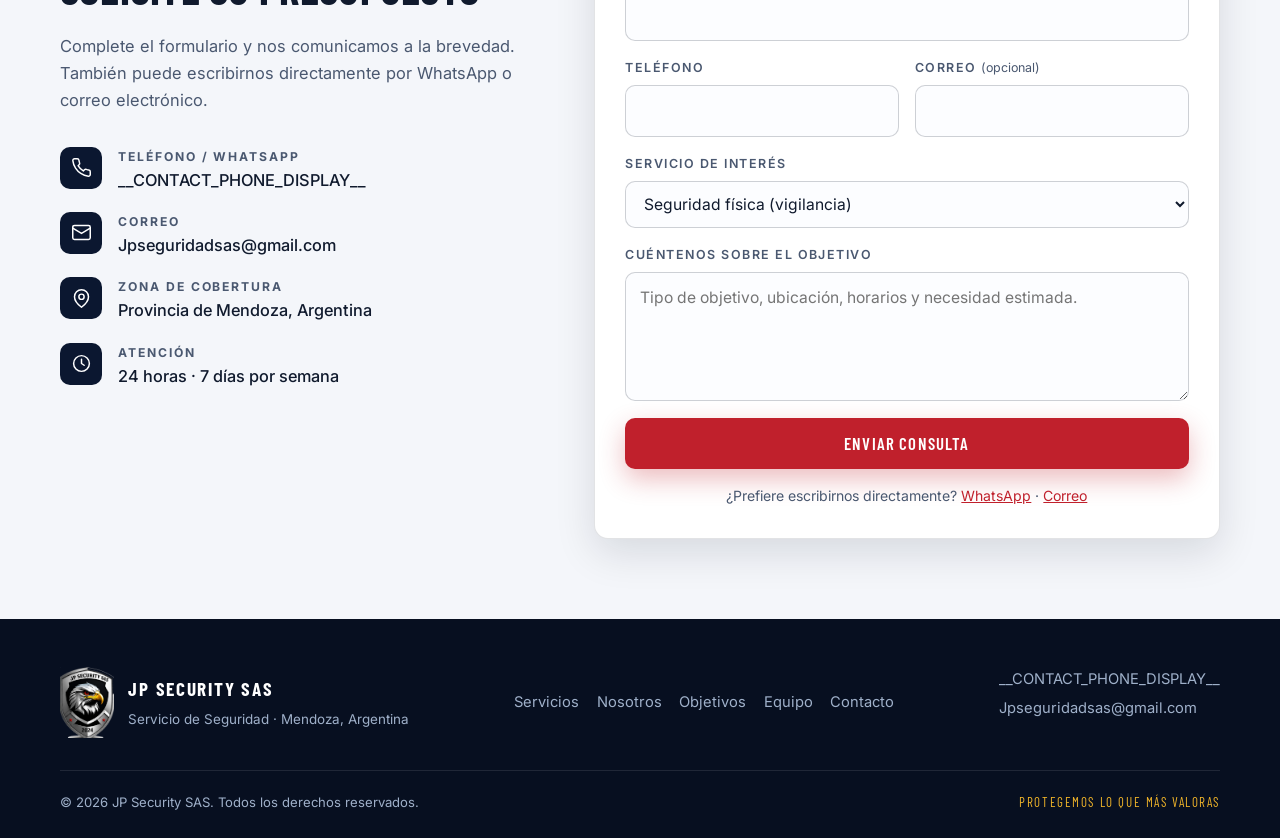
==== commit 6a49138a: "Configure the contact phone through .env The number was baked into the markup and the script, so cha" ====
--- a/index.html
+++ b/index.html
@@ -16,7 +16,7 @@
 <link rel="preconnect" href="https://fonts.googleapis.com">
 <link rel="preconnect" href="https://fonts.gstatic.com" crossorigin>
 <link href="https://fonts.googleapis.com/css2?family=Barlow+Condensed:wght@500;600;700&family=Inter:wght@400;500;600;700&display=swap" rel="stylesheet">
-<link rel="stylesheet" href="styles.css">
+<link rel="stylesheet" href="styles.css?v=__ASSET_VERSION__">
 <script type="application/ld+json">
 {
   "@context": "https://schema.org",
@@ -24,7 +24,7 @@
   "name": "JP Security SAS",
   "description": "Servicios de seguridad física y electrónica en la provincia de Mendoza, Argentina.",
   "image": "assets/icon-512.png",
-  "telephone": "+54 261 696 2342",
+  "telephone": "__CONTACT_PHONE_LINK__",
   "email": "Jpseguridadsas@gmail.com",
   "foundingDate": "2024",
   "areaServed": { "@type": "State", "name": "Mendoza, Argentina" },
@@ -335,8 +335,8 @@
         <p>Solicite una visita de relevamiento sin cargo en la provincia de Mendoza.</p>
       </div>
       <div class="cta-actions">
-        <a class="btn btn-primary" href="https://wa.me/5492616962342?text=Hola%20JP%20Security%20SAS%2C%20quisiera%20solicitar%20un%20presupuesto." target="_blank" rel="noopener">Escribir por WhatsApp</a>
-        <a class="btn btn-ghost" href="tel:+542616962342">Llamar 261 696 2342</a>
+        <a class="btn btn-primary" href="https://wa.me/__CONTACT_WHATSAPP__?text=Hola%20JP%20Security%20SAS%2C%20quisiera%20solicitar%20un%20presupuesto." target="_blank" rel="noopener">Escribir por WhatsApp</a>
+        <a class="btn btn-ghost" href="tel:__CONTACT_PHONE_LINK__">Llamar __CONTACT_PHONE_DISPLAY__</a>
       </div>
     </div>
   </section>
@@ -357,7 +357,7 @@
             <span class="ci" aria-hidden="true">
               <svg viewBox="0 0 24 24" fill="none" stroke="currentColor" stroke-width="1.7" stroke-linecap="round" stroke-linejoin="round"><path d="M22 16.9v3a2 2 0 0 1-2.2 2 19.8 19.8 0 0 1-8.6-3.1 19.5 19.5 0 0 1-6-6A19.8 19.8 0 0 1 2.1 4.2 2 2 0 0 1 4.1 2h3a2 2 0 0 1 2 1.7c.1 1 .4 1.9.7 2.8a2 2 0 0 1-.4 2.1L8.1 9.9a16 16 0 0 0 6 6l1.3-1.3a2 2 0 0 1 2.1-.5c.9.3 1.8.6 2.8.7a2 2 0 0 1 1.7 2.1Z"/></svg>
             </span>
-            <div><strong>Teléfono / WhatsApp</strong><a href="tel:+542616962342">261 696 2342</a></div>
+            <div><strong>Teléfono / WhatsApp</strong><a href="tel:__CONTACT_PHONE_LINK__">__CONTACT_PHONE_DISPLAY__</a></div>
           </li>
           <li>
             <span class="ci" aria-hidden="true">
@@ -409,17 +409,11 @@
           <label for="f-mensaje">Cuéntenos sobre el objetivo</label>
           <textarea id="f-mensaje" name="mensaje" rows="4" placeholder="Tipo de objetivo, ubicación, horarios y necesidad estimada."></textarea>
         </div>
-        <!-- Campo trampa: invisible para las personas, lo completan los bots -->
-        <div class="hp" aria-hidden="true">
-          <label for="f-sitio">No completar este campo</label>
-          <input id="f-sitio" name="sitio_web" type="text" tabindex="-1" autocomplete="off">
-        </div>
-
         <button class="btn btn-primary btn-block" type="submit" id="formSubmit">Enviar consulta</button>
 
         <p class="form-alt">
           ¿Prefiere escribirnos directamente?
-          <a href="https://wa.me/5492616962342?text=Hola%20JP%20Security%20SAS%2C%20quisiera%20solicitar%20un%20presupuesto." target="_blank" rel="noopener">WhatsApp</a>
+          <a href="https://wa.me/__CONTACT_WHATSAPP__?text=Hola%20JP%20Security%20SAS%2C%20quisiera%20solicitar%20un%20presupuesto." target="_blank" rel="noopener">WhatsApp</a>
           ·
           <a href="mailto:Jpseguridadsas@gmail.com?subject=Consulta%20de%20servicio%20-%20JP%20Security%20SAS">Correo</a>
         </p>
@@ -449,7 +443,7 @@
       <a href="#contacto">Contacto</a>
     </nav>
     <div class="footer-contact">
-      <a href="tel:+542616962342">261 696 2342</a>
+      <a href="tel:__CONTACT_PHONE_LINK__">__CONTACT_PHONE_DISPLAY__</a>
       <a href="mailto:Jpseguridadsas@gmail.com">Jpseguridadsas@gmail.com</a>
     </div>
   </div>
@@ -459,10 +453,10 @@
   </div>
 </footer>
 
-<a class="wa-float" href="https://wa.me/5492616962342?text=Hola%20JP%20Security%20SAS%2C%20quisiera%20solicitar%20un%20presupuesto." target="_blank" rel="noopener" aria-label="Escribir por WhatsApp">
+<a class="wa-float" href="https://wa.me/__CONTACT_WHATSAPP__?text=Hola%20JP%20Security%20SAS%2C%20quisiera%20solicitar%20un%20presupuesto." target="_blank" rel="noopener" aria-label="Escribir por WhatsApp">
   <svg viewBox="0 0 24 24" fill="currentColor" aria-hidden="true"><path d="M12.04 2a9.9 9.9 0 0 0-8.5 14.9L2 22l5.25-1.47A9.9 9.9 0 1 0 12.04 2Zm0 1.8a8.1 8.1 0 1 1-4.1 15.08l-.3-.17-3.12.87.85-3.04-.2-.31A8.1 8.1 0 0 1 12.04 3.8Zm4.66 10.33c-.25-.13-1.48-.73-1.7-.81-.23-.09-.4-.13-.56.12s-.64.8-.79.97c-.14.17-.29.19-.54.06a6.64 6.64 0 0 1-1.95-1.2 7.33 7.33 0 0 1-1.35-1.68c-.14-.25-.01-.38.11-.5.11-.12.25-.29.37-.44.12-.15.16-.25.25-.42.08-.17.04-.31-.02-.44-.06-.12-.56-1.35-.77-1.85-.2-.48-.4-.42-.56-.43h-.47c-.17 0-.44.06-.67.31-.23.25-.87.85-.87 2.08s.9 2.41 1.02 2.58c.12.17 1.76 2.69 4.27 3.77.6.26 1.06.41 1.42.53.6.19 1.14.16 1.57.1.48-.07 1.48-.6 1.69-1.19.21-.58.21-1.08.15-1.19-.06-.1-.23-.16-.48-.29Z"/></svg>
 </a>
 
-<script src="script.js"></script>
+<script src="script.js?v=__ASSET_VERSION__"></script>
 </body>
 </html>
--- a/styles.css
+++ b/styles.css
@@ -367,10 +367,6 @@
 .field input[aria-invalid="true"]{border-color:var(--red);box-shadow:0 0 0 3px rgba(192,32,44,.12);}
 .form-alt{margin:.95rem 0 0;font-size:.88rem;text-align:center;color:var(--text-soft);}
 .form-alt a{color:var(--red);}
-
-/* Campo trampa anti-bots: fuera de la vista pero no display:none,
-   que algunos bots detectan. */
-.hp{position:absolute;left:-9999px;width:1px;height:1px;overflow:hidden;}
 
 .form-msg{margin:.9rem 0 0;font-size:.9rem;font-weight:500;border-radius:var(--radius-sm);padding:.75rem .9rem;}
 .form-error{color:#8c1620;background:rgba(192,32,44,.09);border:1px solid rgba(192,32,44,.3);}
